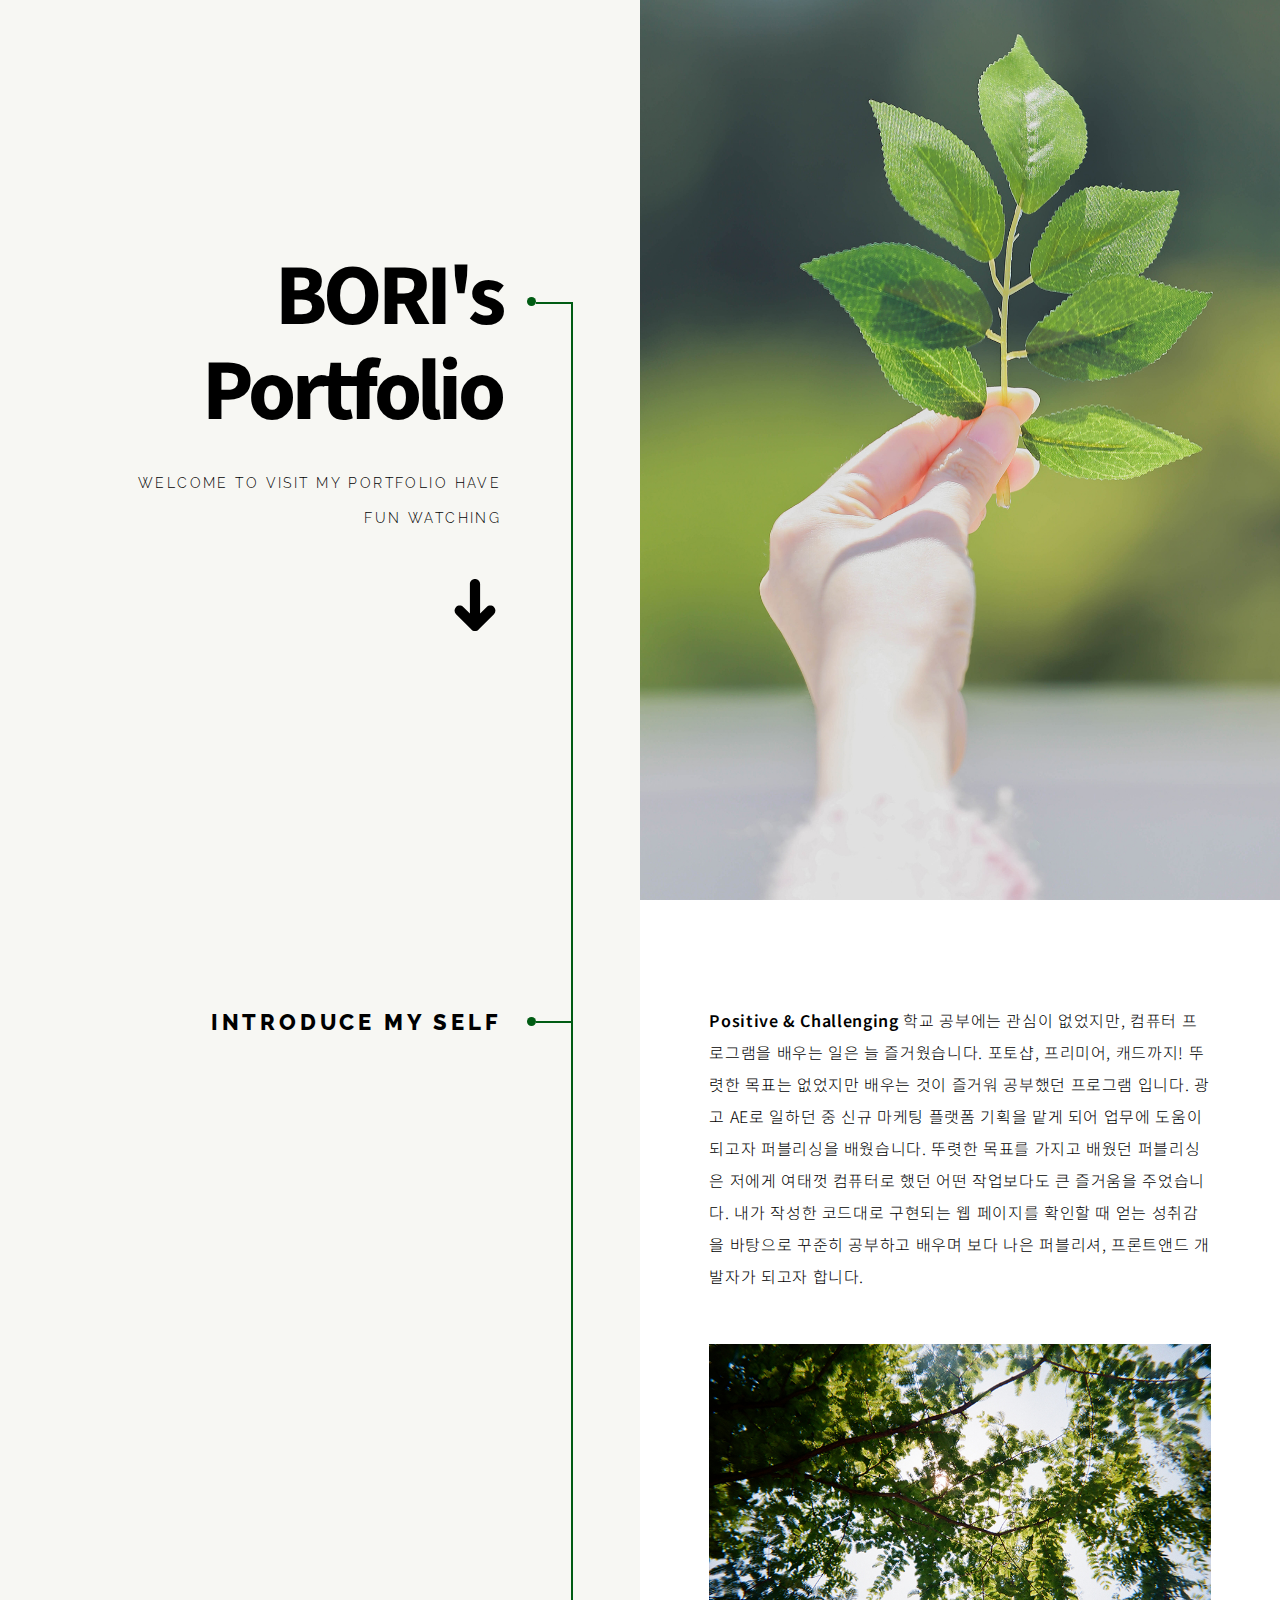
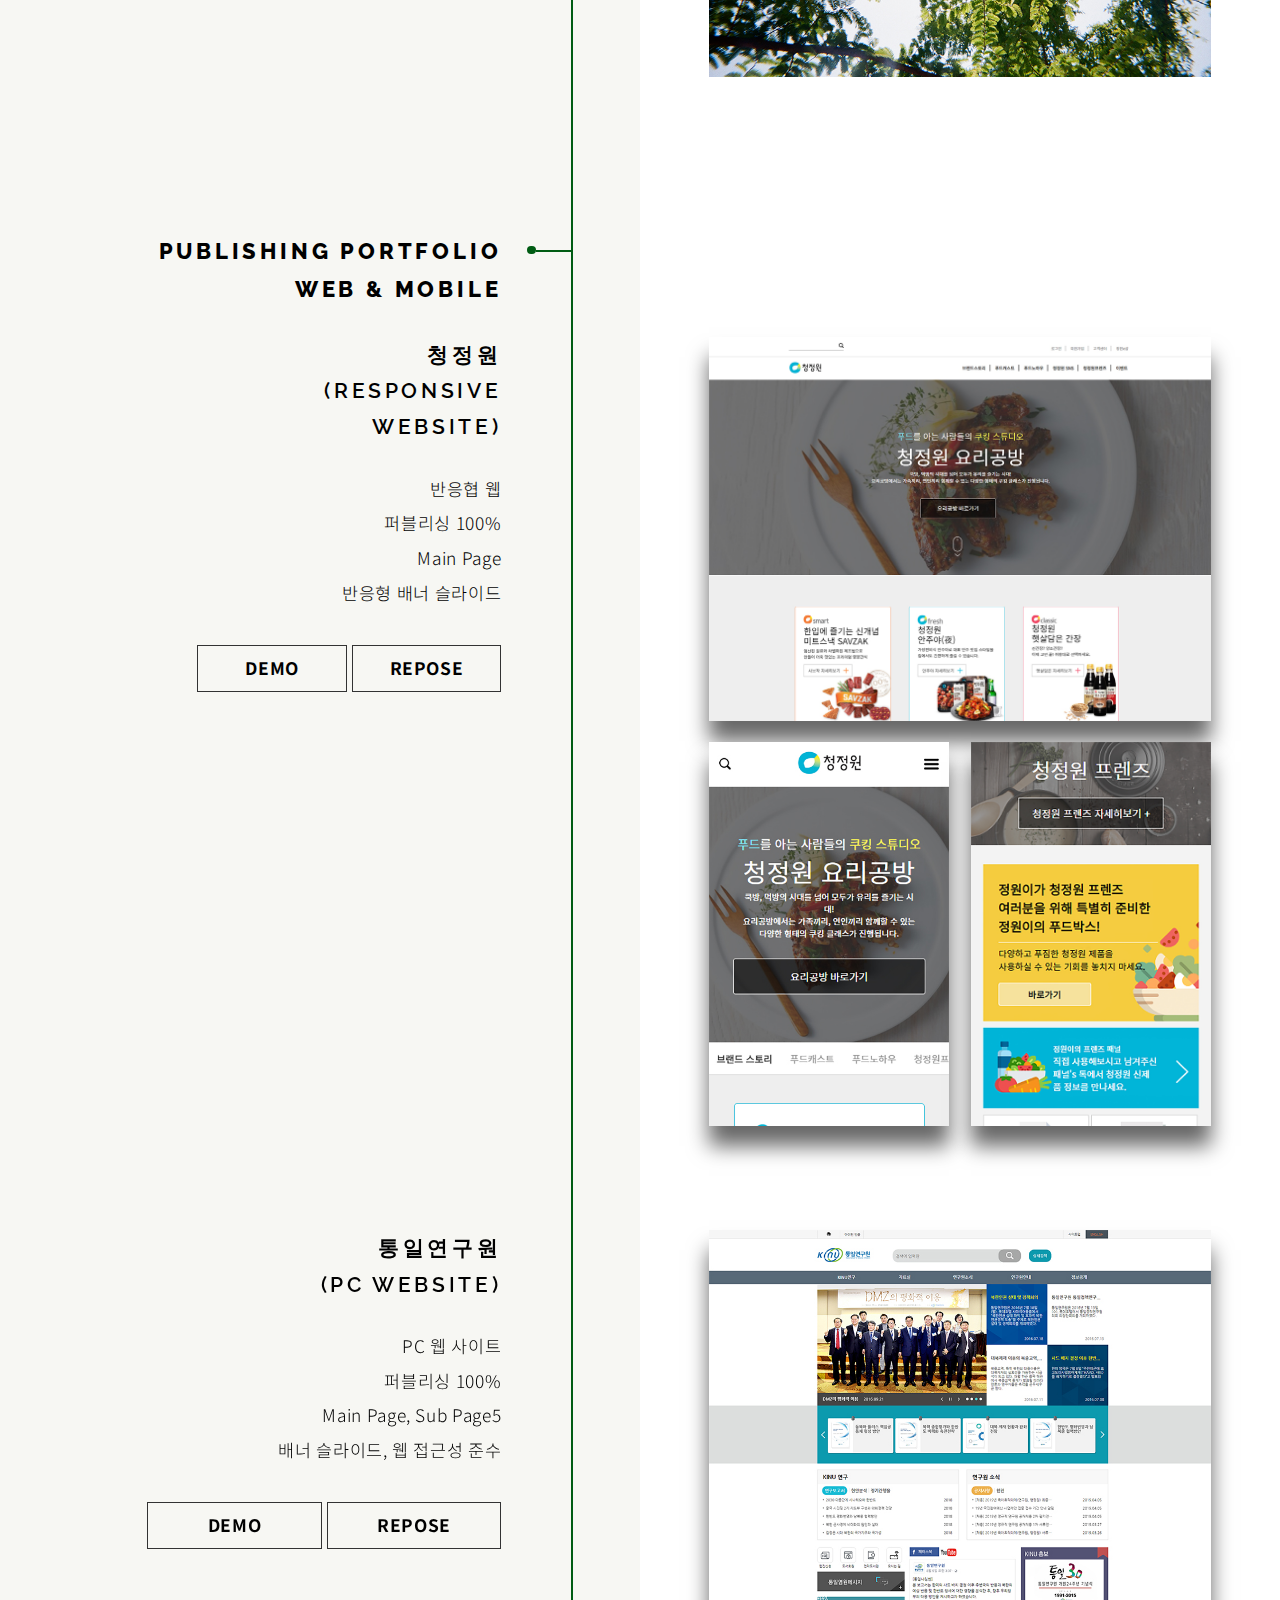
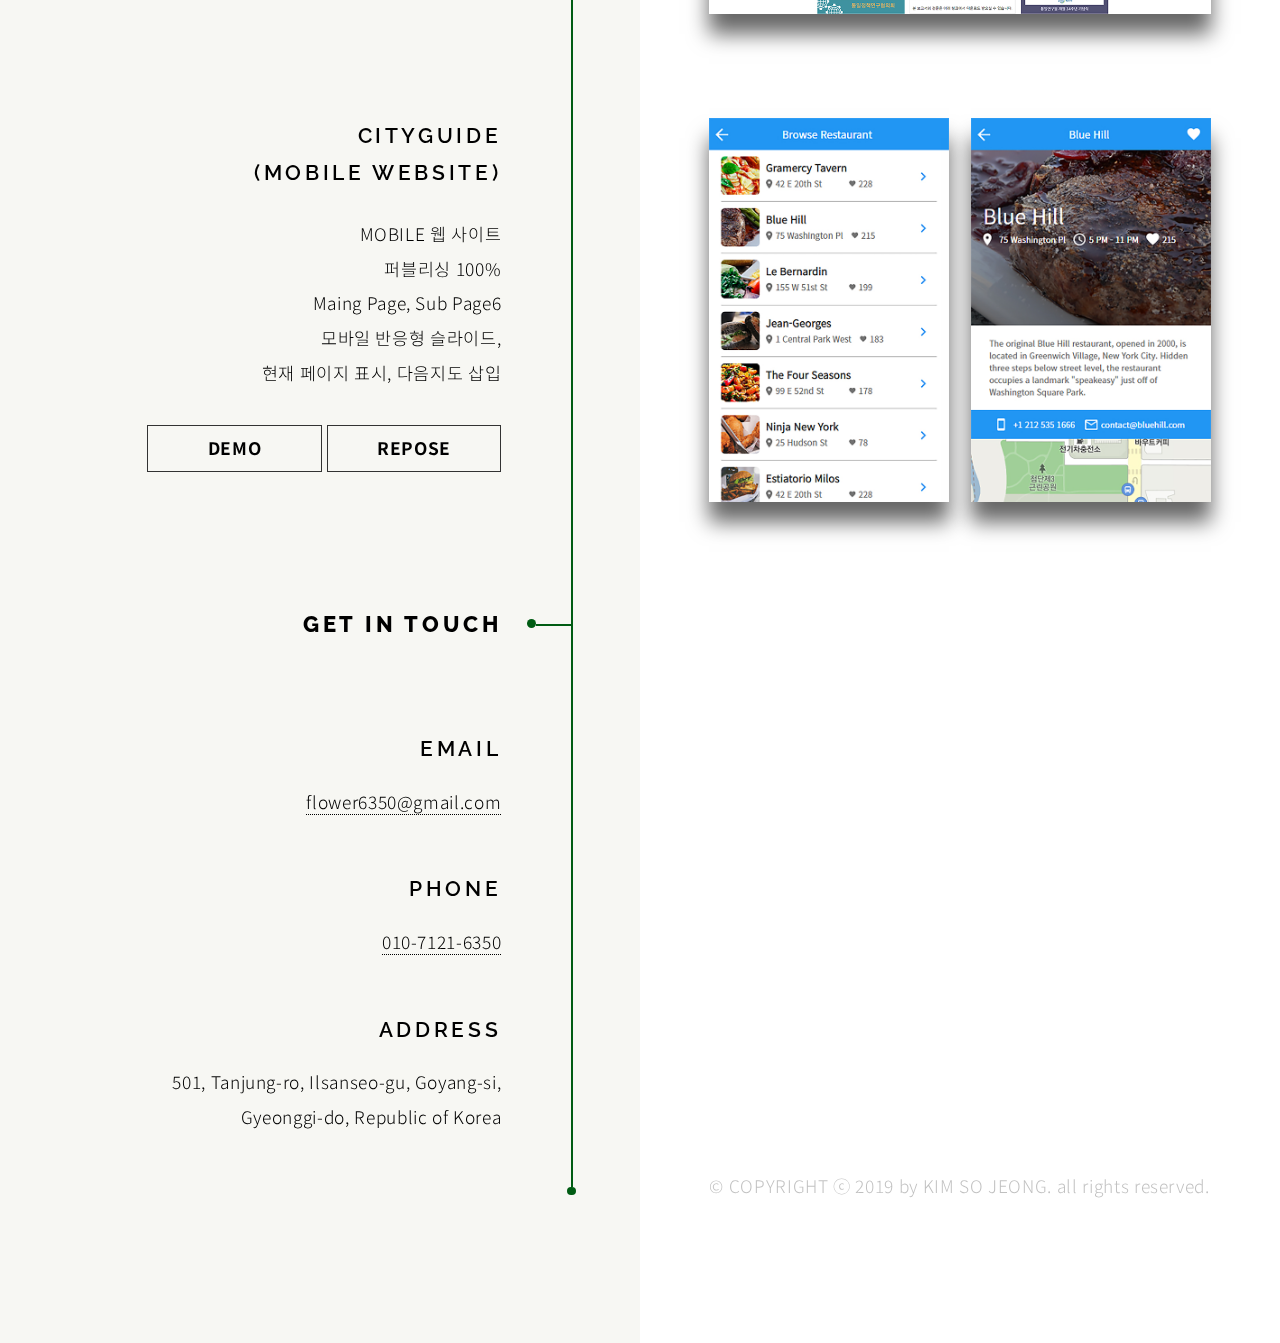
==== index.html @ e4e63c00 "Add files via upload" ====
<!DOCTYPE HTML>
<!--
	Paradigm Shift by HTML5 UP
	html5up.net | @ajlkn
	Free for personal and commercial use under the CCA 3.0 license (html5up.net/license)
-->
<html>
	<head>
		<title>퍼블리셔 김소정｜포트폴리오</title>
		<meta charset="utf-8" />
		<meta name="viewport" content="width=device-width, initial-scale=1, user-scalable=no" />
		<meta name="description" content="" />
		<meta name="keywords" content="" />
		<link href="https://fonts.googleapis.com/css?family=Noto+Sans+KR&display=swap" rel="stylesheet">
		<link rel="stylesheet" href="assets/css/main.css" />
	</head>
	<body class="is-preload">

		<!-- Wrapper -->
			<div id="wrapper">

				<!-- Intro -->
					<section class="intro">
						<header>
							<h1>BORI's Portfolio</h1>
							<p>Welcome to visit my portfolio Have fun watching</p>
							<ul class="actions">
								<li><a href="#first" class="arrow scrolly"><span class="label">Next</span></a></li>
							</ul>
						</header>
						<div class="content">
							<span class="image fill" data-position="center"><img src="images/pic01.jpg" alt="" /></span>
						</div>
					</section>

				<!-- Section -->
					<section id="first">
						<header>
							<h2>introduce my self</h2>
						</header>
						<div class="content">
							<p><strong>Positive & Challenging</strong> 학교 공부에는 관심이 없었지만, 컴퓨터 프로그램을 배우는 일은 늘 즐거웠습니다. 포토샵, 프리미어, 캐드까지! 뚜렷한 목표는 없었지만 배우는 것이 즐거워 공부했던 프로그램 입니다. 광고 AE로 일하던 중 신규 마케팅 플랫폼 기획을 맡게 되어 업무에 도움이 되고자 퍼블리싱을 배웠습니다. 뚜렷한 목표를 가지고 배웠던 퍼블리싱은 저에게 여태껏 컴퓨터로 했던 어떤 작업보다도 큰 즐거움을 주었습니다. 내가 작성한 코드대로 구현되는 웹 페이지를 확인할 때 얻는 성취감을 바탕으로 꾸준히 공부하고 배우며 보다 나은 퍼블리셔, 프론트앤드 개발자가 되고자 합니다.</p>
							<span class="image main"><img src="images/pic02.jpg" alt="" /></span>
						</div>
					</section>

				<!-- Section -->
					<section>
						<header>
							<h2>publishing portfolio<br>web & mobile</h2>
						</header>
						<div class="content">

							<!-- Section -->
								<section>
									<header>
										<h3>청정원<br>(RESPONSIVE WEBSITE)</h3>
										<p>반응협 웹<br>퍼블리싱 100%<br>Main Page<br>반응형 배너 슬라이드<br></p>
										<div class="button_box">
										    <a href="">DEMO</a>
										    <a href="">REPOSE</a>
										</div>
									</header>
									<div class="content">
										<div class="gallery">
										    <a href="images/gallery/fulls/01.jpg" class="landscape"><img src="images/gallery/thumbs/01.jpg" alt="" /></a>
											<a href="images/gallery/fulls/02.jpg"><img src="images/gallery/thumbs/02.jpg" alt="" /></a>
											<a href="images/gallery/fulls/03.jpg"><img src="images/gallery/thumbs/03.jpg" alt="" /></a>
										</div>
									</div>
								</section>

						</div>
					</section>
							<!-- Section -->
								<section>
									<header>
										<h3>통일연구원<br>(PC WEBSITE)</h3>
										<p>PC 웹 사이트<br>퍼블리싱 100%<br>Main Page, Sub Page5<br>배너 슬라이드, 웹 접근성 준수</p>
										<div class="button_box">
										    <a href="">DEMO</a>
										    <a href="">REPOSE</a>
										    
										</div>
									</header>
									<div class="content">
										<div class="gallery">
											
											<a href="images/gallery/fulls/04.jpg" class="landscape"><img src="images/gallery/thumbs/04.jpg" alt="" /></a>
										</div>
									</div>
								</section>

							<!-- Section -->
								<section>
									<header>
										<h3>Cityguide<br>(MOBILE WEBSITE)</h3>
										<p>MOBILE 웹 사이트<br>퍼블리싱 100%<br>Maing Page, Sub Page6<br>모바일 반응형 슬라이드,<br>현재 페이지 표시, 다음지도 삽입</p>
										<div class="button_box">
										    <a href="">DEMO</a>
										    <a href="">REPOSE</a>
										</div>
									</header>
									<div class="content">
										<div class="gallery">
											<a href="images/gallery/fulls/06.jpg"><img src="images/gallery/thumbs/06.jpg" alt="" /></a>
											<a href="images/gallery/fulls/07.jpg"><img src="images/gallery/thumbs/07.jpg" alt="" /></a>
										</div>
									</div>
								</section>

                <!-- Section -->
					<section>
						<header>
							<h2>Get in touch</h2>
						</header>
						<footer>
							<ul class="items">
								<li>
									<h3>Email</h3>
									<a href="#">flower6350@gmail.com</a>
								</li>
								<li>
									<h3>Phone</h3>
									<a href="#">010-7121-6350</a>
								</li>
								<li>
									<h3>Address</h3>
									<span>501, Tanjung-ro, Ilsanseo-gu, Goyang-si, Gyeonggi-do, Republic of Korea</span>
								</li>
							</ul>
						</footer>
					</section>

				<!-- Copyright -->
					<div class="copyright">&copy; COPYRIGHT ⓒ 2019 by KIM SO JEONG. all rights reserved.</div>

			</div>

		<!-- Scripts -->
			<script src="assets/js/jquery.min.js"></script>
			<script src="assets/js/jquery.scrolly.min.js"></script>
			<script src="assets/js/browser.min.js"></script>
			<script src="assets/js/breakpoints.min.js"></script>
			<script src="assets/js/util.js"></script>
			<script src="assets/js/main.js"></script>

	</body>
</html>
---- assets/css/main.css ----
@import url(fontawesome-all.min.css);
@import url("https://fonts.googleapis.com/css?family=Source+Sans+Pro:300,600,700,300i,600i,700i|Raleway:600,800");

/*
	Paradigm Shift by HTML5 UP
	html5up.net | @ajlkn
	Free for personal and commercial use under the CCA 3.0 license (html5up.net/license)
*/

html, body, div, span, applet, object,
iframe, h1, h2, h3, h4, h5, h6, p, blockquote,
pre, a, abbr, acronym, address, big, cite,
code, del, dfn, em, img, ins, kbd, q, s, samp,
small, strike, strong, sub, sup, tt, var, b,
u, i, center, dl, dt, dd, ol, ul, li, fieldset,
form, label, legend, table, caption, tbody,
tfoot, thead, tr, th, td, article, aside,
canvas, details, embed, figure, figcaption,
footer, header, hgroup, menu, nav, output, ruby,
section, summary, time, mark, audio, video {
	margin: 0;
	padding: 0;
	border: 0;
	font-size: 100%;
	font: inherit;
	vertical-align: baseline;}

article, aside, details, figcaption, figure,
footer, header, hgroup, menu, nav, section {
	display: block;}

body {
	line-height: 1;
}

ol, ul {
	list-style: none;
}

blockquote, q {
	quotes: none;
}

	blockquote:before, blockquote:after, q:before, q:after {
		content: '';
		content: none;
	}

table {
	border-collapse: collapse;
	border-spacing: 0;
}

body {
	-webkit-text-size-adjust: none;
}

mark {
	background-color: transparent;
	color: inherit;
}

input::-moz-focus-inner {
	border: 0;
	padding: 0;
}

input, select, textarea {
	-moz-appearance: none;
	-webkit-appearance: none;
	-ms-appearance: none;
	appearance: none;
}

/* Basic */

	@-ms-viewport {
		width: device-width;
	}

	body {
		-ms-overflow-style: scrollbar;
	}

	@media screen and (max-width: 480px) {

		html, body {
			min-width: 320px;
		}

	}

	html {
		box-sizing: border-box;
	}

	*, *:before, *:after {
		box-sizing: inherit;
	}

	html {
		overflow-x: hidden;
	}

	body {
		background: #ffffff;
		overflow-x: hidden;
	}

		body.is-preload *, body.is-preload *:before, body.is-preload *:after {
			-moz-animation: none !important;
			-webkit-animation: none !important;
			-ms-animation: none !important;
			animation: none !important;
			-moz-transition: none !important;
			-webkit-transition: none !important;
			-ms-transition: none !important;
			transition: none !important;
		}

/* Typography */

	html {
		font-size: 18pt;
	}

		@media screen and (max-width: 1920px) {

			html {
				font-size: 13pt;
			}

		}

		@media screen and (max-width: 1152px) {

			html {
				font-size: 14pt;
			}

		}

		@media screen and (max-width: 736px) {

			html {
				font-size: 12pt;
			}

		}

		@media screen and (max-width: 480px) {

			html {
				font-size: 11pt;
			}

		}

	body {
		background-color: #ffffff;
		color: #000000;
	}

	body, input, select, textarea {
		color: #000000;
		font-family: 'Noto Sans KR', Helvetica, sans-serif;
		font-size: 1rem;
		font-weight: 300;
		letter-spacing: 0.0375em;
		line-height: 2;
	}

	a {
		-moz-transition: border-bottom-color 0.25s ease-in-out;
		-webkit-transition: border-bottom-color 0.25s ease-in-out;
		-ms-transition: border-bottom-color 0.25s ease-in-out;
		transition: border-bottom-color 0.25s ease-in-out;
		text-decoration: none;
		color: #000000;
		border-bottom: dotted 1px;
	}

		a:hover {
			text-decoration: none;
			border-bottom-color: transparent;
		}

	strong, b {
		font-weight: 600;
		color: #000000;
	}

	em, i {
		font-style: italic;
	}

	p {
		margin: 0 0 2rem 0;
	}

	h1, h2, h3, h4, h5, h6 {
		color: #000000;
		font-family: "Raleway", Helvetica, sans-serif;
		font-weight: 600;
		letter-spacing: 0.175em;
		line-height: 1.75;
		margin: 0 0 1.5rem 0;
		text-transform: uppercase;
	}

		h1 a, h2 a, h3 a, h4 a, h5 a, h6 a {
			color: inherit;
			text-decoration: none;
		}

	h1 {
		font-family: "Source Sans Pro", Helvetica, sans-serif;
		font-size: 5rem;
		font-weight: 700;
		letter-spacing: -0.05em;
		line-height: 1.1;
		margin: 0 0 1.5rem 0;
		text-transform: none;
	}

	h2 {
		font-size: 1.25rem;
		font-weight: 800;
		margin: 0 0 2rem 0;
	}

	h3 {
		font-size: 1.2rem;
	}

	h4 {
		font-size: 0.875rem;
	}

	h5 {
		font-size: 0.75rem;
	}

	h6 {
		font-size: 0.625rem;
	}

	@media screen and (max-width: 736px) {

		h1 {
			font-size: 4.5rem;
			line-height: 1.1;
		}

		h2 {
			font-size: 1.25rem;
			line-height: 1.7;
		}

		h3 {
			font-size: 1.2rem;
		}

		h4 {
			font-size: 0.75rem;
		}

		h5 {
			font-size: 0.675rem;
		}

	}

	@media screen and (max-width: 360px) {

		h1 {
			font-size: 3.75rem;
		}

		h2 {
			font-size: 1.125rem;
		}

		h3 {
			font-size: 1.2rem;
		}

		h4 {
			font-size: 0.675rem;
		}

		h5 {
			font-size: 0.675rem;
		}

	}

	sub {
		font-size: 0.8rem;
		position: relative;
		top: 0.5rem;
	}

	sup {
		font-size: 0.8rem;
		position: relative;
		top: -0.5rem;
	}

	blockquote {
		border-left: solid 0.5rem rgba(144, 144, 144, 0.25);
		font-style: italic;
		margin: 0 0 2rem 0;
		padding: 1rem 0 1rem 2rem;
	}

	code {
		background: rgba(144, 144, 144, 0.1);
		border-radius: 0.325rem;
		font-family: "Courier New", monospace;
		font-size: 0.9rem;
		margin: 0 0.25rem;
		padding: 0.25rem 0.65rem;
	}

	pre {
		-webkit-overflow-scrolling: touch;
		font-family: "Courier New", monospace;
		font-size: 0.9rem;
		margin: 0 0 2rem 0;
		width: 100%;
	}

		pre code {
			display: block;
			line-height: 1.75;
			padding: 1rem 1.5rem;
			overflow-x: auto;
		}

	hr {
		border: 0;
		border-bottom: solid 2px rgba(144, 144, 144, 0.25);
		margin: 3rem 0;
	}

		hr.major {
			margin: 5rem 0;
		}

		@media screen and (max-width: 736px) {

			hr.major {
				margin: 3rem 0;
			}

		}

/* Row */

	.row {
		display: flex;
		flex-wrap: wrap;
		box-sizing: border-box;
		align-items: stretch;
	}

		.row > * {
			box-sizing: border-box;
		}

		.row.gtr-uniform > * > :last-child {
			margin-bottom: 0;
		}

		.row.aln-left {
			justify-content: flex-start;
		}

		.row.aln-center {
			justify-content: center;
		}

		.row.aln-right {
			justify-content: flex-end;
		}

		.row.aln-top {
			align-items: flex-start;
		}

		.row.aln-middle {
			align-items: center;
		}

		.row.aln-bottom {
			align-items: flex-end;
		}

		.row > .imp {
			order: -1;
		}

		.row > .col-1 {
			width: 8.33333%;
		}

		.row > .off-1 {
			margin-left: 8.33333%;
		}

		.row > .col-2 {
			width: 16.66667%;
		}

		.row > .off-2 {
			margin-left: 16.66667%;
		}

		.row > .col-3 {
			width: 25%;
		}

		.row > .off-3 {
			margin-left: 25%;
		}

		.row > .col-4 {
			width: 33.33333%;
		}

		.row > .off-4 {
			margin-left: 33.33333%;
		}

		.row > .col-5 {
			width: 41.66667%;
		}

		.row > .off-5 {
			margin-left: 41.66667%;
		}

		.row > .col-6 {
			width: 50%;
		}

		.row > .off-6 {
			margin-left: 50%;
		}

		.row > .col-7 {
			width: 58.33333%;
		}

		.row > .off-7 {
			margin-left: 58.33333%;
		}

		.row > .col-8 {
			width: 66.66667%;
		}

		.row > .off-8 {
			margin-left: 66.66667%;
		}

		.row > .col-9 {
			width: 75%;
		}

		.row > .off-9 {
			margin-left: 75%;
		}

		.row > .col-10 {
			width: 83.33333%;
		}

		.row > .off-10 {
			margin-left: 83.33333%;
		}

		.row > .col-11 {
			width: 91.66667%;
		}

		.row > .off-11 {
			margin-left: 91.66667%;
		}

		.row > .col-12 {
			width: 100%;
		}

		.row > .off-12 {
			margin-left: 100%;
		}

		.row.gtr-0 {
			margin-top: 0;
			margin-left: 0rem;
		}

			.row.gtr-0 > * {
				padding: 0 0 0 0rem;
			}

			.row.gtr-0.gtr-uniform {
				margin-top: 0rem;
			}

				.row.gtr-0.gtr-uniform > * {
					padding-top: 0rem;
				}

		.row.gtr-25 {
			margin-top: 0;
			margin-left: -0.5rem;
		}

			.row.gtr-25 > * {
				padding: 0 0 0 0.5rem;
			}

			.row.gtr-25.gtr-uniform {
				margin-top: -0.5rem;
			}

				.row.gtr-25.gtr-uniform > * {
					padding-top: 0.5rem;
				}

		.row.gtr-50 {
			margin-top: 0;
			margin-left: -1rem;
		}

			.row.gtr-50 > * {
				padding: 0 0 0 1rem;
			}

			.row.gtr-50.gtr-uniform {
				margin-top: -1rem;
			}

				.row.gtr-50.gtr-uniform > * {
					padding-top: 1rem;
				}

		.row {
			margin-top: 0;
			margin-left: -2rem;
		}

			.row > * {
				padding: 0 0 0 2rem;
			}

			.row.gtr-uniform {
				margin-top: -2rem;
			}

				.row.gtr-uniform > * {
					padding-top: 2rem;
				}

		.row.gtr-150 {
			margin-top: 0;
			margin-left: -3rem;
		}

			.row.gtr-150 > * {
				padding: 0 0 0 3rem;
			}

			.row.gtr-150.gtr-uniform {
				margin-top: -3rem;
			}

				.row.gtr-150.gtr-uniform > * {
					padding-top: 3rem;
				}

		.row.gtr-200 {
			margin-top: 0;
			margin-left: -4rem;
		}

			.row.gtr-200 > * {
				padding: 0 0 0 4rem;
			}

			.row.gtr-200.gtr-uniform {
				margin-top: -4rem;
			}

				.row.gtr-200.gtr-uniform > * {
					padding-top: 4rem;
				}

		@media screen and (max-width: 1920px) {

			.row {
				display: flex;
				flex-wrap: wrap;
				box-sizing: border-box;
				align-items: stretch;
			}

				.row > * {
					box-sizing: border-box;
				}

				.row.gtr-uniform > * > :last-child {
					margin-bottom: 0;
				}

				.row.aln-left {
					justify-content: flex-start;
				}

				.row.aln-center {
					justify-content: center;
				}

				.row.aln-right {
					justify-content: flex-end;
				}

				.row.aln-top {
					align-items: flex-start;
				}

				.row.aln-middle {
					align-items: center;
				}

				.row.aln-bottom {
					align-items: flex-end;
				}

				.row > .imp-xlarge {
					order: -1;
				}

				.row > .col-1-xlarge {
					width: 8.33333%;
				}

				.row > .off-1-xlarge {
					margin-left: 8.33333%;
				}

				.row > .col-2-xlarge {
					width: 16.66667%;
				}

				.row > .off-2-xlarge {
					margin-left: 16.66667%;
				}

				.row > .col-3-xlarge {
					width: 25%;
				}

				.row > .off-3-xlarge {
					margin-left: 25%;
				}

				.row > .col-4-xlarge {
					width: 33.33333%;
				}

				.row > .off-4-xlarge {
					margin-left: 33.33333%;
				}

				.row > .col-5-xlarge {
					width: 41.66667%;
				}

				.row > .off-5-xlarge {
					margin-left: 41.66667%;
				}

				.row > .col-6-xlarge {
					width: 50%;
				}

				.row > .off-6-xlarge {
					margin-left: 50%;
				}

				.row > .col-7-xlarge {
					width: 58.33333%;
				}

				.row > .off-7-xlarge {
					margin-left: 58.33333%;
				}

				.row > .col-8-xlarge {
					width: 66.66667%;
				}

				.row > .off-8-xlarge {
					margin-left: 66.66667%;
				}

				.row > .col-9-xlarge {
					width: 75%;
				}

				.row > .off-9-xlarge {
					margin-left: 75%;
				}

				.row > .col-10-xlarge {
					width: 83.33333%;
				}

				.row > .off-10-xlarge {
					margin-left: 83.33333%;
				}

				.row > .col-11-xlarge {
					width: 91.66667%;
				}

				.row > .off-11-xlarge {
					margin-left: 91.66667%;
				}

				.row > .col-12-xlarge {
					width: 100%;
				}

				.row > .off-12-xlarge {
					margin-left: 100%;
				}

				.row.gtr-0 {
					margin-top: 0;
					margin-left: 0rem;
				}

					.row.gtr-0 > * {
						padding: 0 0 0 0rem;
					}

					.row.gtr-0.gtr-uniform {
						margin-top: 0rem;
					}

						.row.gtr-0.gtr-uniform > * {
							padding-top: 0rem;
						}

				.row.gtr-25 {
					margin-top: 0;
					margin-left: -0.5rem;
				}

					.row.gtr-25 > * {
						padding: 0 0 0 0.5rem;
					}

					.row.gtr-25.gtr-uniform {
						margin-top: -0.5rem;
					}

						.row.gtr-25.gtr-uniform > * {
							padding-top: 0.5rem;
						}

				.row.gtr-50 {
					margin-top: 0;
					margin-left: -1rem;
				}

					.row.gtr-50 > * {
						padding: 0 0 0 1rem;
					}

					.row.gtr-50.gtr-uniform {
						margin-top: -1rem;
					}

						.row.gtr-50.gtr-uniform > * {
							padding-top: 1rem;
						}

				.row {
					margin-top: 0;
					margin-left: -2rem;
				}

					.row > * {
						padding: 0 0 0 2rem;
					}

					.row.gtr-uniform {
						margin-top: -2rem;
					}

						.row.gtr-uniform > * {
							padding-top: 2rem;
						}

				.row.gtr-150 {
					margin-top: 0;
					margin-left: -3rem;
				}

					.row.gtr-150 > * {
						padding: 0 0 0 3rem;
					}

					.row.gtr-150.gtr-uniform {
						margin-top: -3rem;
					}

						.row.gtr-150.gtr-uniform > * {
							padding-top: 3rem;
						}

				.row.gtr-200 {
					margin-top: 0;
					margin-left: -4rem;
				}

					.row.gtr-200 > * {
						padding: 0 0 0 4rem;
					}

					.row.gtr-200.gtr-uniform {
						margin-top: -4rem;
					}

						.row.gtr-200.gtr-uniform > * {
							padding-top: 4rem;
						}

		}

		@media screen and (max-width: 1280px) {

			.row {
				display: flex;
				flex-wrap: wrap;
				box-sizing: border-box;
				align-items: stretch;
			}

				.row > * {
					box-sizing: border-box;
				}

				.row.gtr-uniform > * > :last-child {
					margin-bottom: 0;
				}

				.row.aln-left {
					justify-content: flex-start;
				}

				.row.aln-center {
					justify-content: center;
				}

				.row.aln-right {
					justify-content: flex-end;
				}

				.row.aln-top {
					align-items: flex-start;
				}

				.row.aln-middle {
					align-items: center;
				}

				.row.aln-bottom {
					align-items: flex-end;
				}

				.row > .imp-large {
					order: -1;
				}

				.row > .col-1-large {
					width: 8.33333%;
				}

				.row > .off-1-large {
					margin-left: 8.33333%;
				}

				.row > .col-2-large {
					width: 16.66667%;
				}

				.row > .off-2-large {
					margin-left: 16.66667%;
				}

				.row > .col-3-large {
					width: 25%;
				}

				.row > .off-3-large {
					margin-left: 25%;
				}

				.row > .col-4-large {
					width: 33.33333%;
				}

				.row > .off-4-large {
					margin-left: 33.33333%;
				}

				.row > .col-5-large {
					width: 41.66667%;
				}

				.row > .off-5-large {
					margin-left: 41.66667%;
				}

				.row > .col-6-large {
					width: 50%;
				}

				.row > .off-6-large {
					margin-left: 50%;
				}

				.row > .col-7-large {
					width: 58.33333%;
				}

				.row > .off-7-large {
					margin-left: 58.33333%;
				}

				.row > .col-8-large {
					width: 66.66667%;
				}

				.row > .off-8-large {
					margin-left: 66.66667%;
				}

				.row > .col-9-large {
					width: 75%;
				}

				.row > .off-9-large {
					margin-left: 75%;
				}

				.row > .col-10-large {
					width: 83.33333%;
				}

				.row > .off-10-large {
					margin-left: 83.33333%;
				}

				.row > .col-11-large {
					width: 91.66667%;
				}

				.row > .off-11-large {
					margin-left: 91.66667%;
				}

				.row > .col-12-large {
					width: 100%;
				}

				.row > .off-12-large {
					margin-left: 100%;
				}

				.row.gtr-0 {
					margin-top: 0;
					margin-left: 0rem;
				}

					.row.gtr-0 > * {
						padding: 0 0 0 0rem;
					}

					.row.gtr-0.gtr-uniform {
						margin-top: 0rem;
					}

						.row.gtr-0.gtr-uniform > * {
							padding-top: 0rem;
						}

				.row.gtr-25 {
					margin-top: 0;
					margin-left: -0.375rem;
				}

					.row.gtr-25 > * {
						padding: 0 0 0 0.375rem;
					}

					.row.gtr-25.gtr-uniform {
						margin-top: -0.375rem;
					}

						.row.gtr-25.gtr-uniform > * {
							padding-top: 0.375rem;
						}

				.row.gtr-50 {
					margin-top: 0;
					margin-left: -0.75rem;
				}

					.row.gtr-50 > * {
						padding: 0 0 0 0.75rem;
					}

					.row.gtr-50.gtr-uniform {
						margin-top: -0.75rem;
					}

						.row.gtr-50.gtr-uniform > * {
							padding-top: 0.75rem;
						}

				.row {
					margin-top: 0;
					margin-left: -1.5rem;
				}

					.row > * {
						padding: 0 0 0 1.5rem;
					}

					.row.gtr-uniform {
						margin-top: -1.5rem;
					}

						.row.gtr-uniform > * {
							padding-top: 1.5rem;
						}

				.row.gtr-150 {
					margin-top: 0;
					margin-left: -2.25rem;
				}

					.row.gtr-150 > * {
						padding: 0 0 0 2.25rem;
					}

					.row.gtr-150.gtr-uniform {
						margin-top: -2.25rem;
					}

						.row.gtr-150.gtr-uniform > * {
							padding-top: 2.25rem;
						}

				.row.gtr-200 {
					margin-top: 0;
					margin-left: -3rem;
				}

					.row.gtr-200 > * {
						padding: 0 0 0 3rem;
					}

					.row.gtr-200.gtr-uniform {
						margin-top: -3rem;
					}

						.row.gtr-200.gtr-uniform > * {
							padding-top: 3rem;
						}

		}

		@media screen and (max-width: 1152px) {

			.row {
				display: flex;
				flex-wrap: wrap;
				box-sizing: border-box;
				align-items: stretch;
			}

				.row > * {
					box-sizing: border-box;
				}

				.row.gtr-uniform > * > :last-child {
					margin-bottom: 0;
				}

				.row.aln-left {
					justify-content: flex-start;
				}

				.row.aln-center {
					justify-content: center;
				}

				.row.aln-right {
					justify-content: flex-end;
				}

				.row.aln-top {
					align-items: flex-start;
				}

				.row.aln-middle {
					align-items: center;
				}

				.row.aln-bottom {
					align-items: flex-end;
				}

				.row > .imp-medium {
					order: -1;
				}

				.row > .col-1-medium {
					width: 8.33333%;
				}

				.row > .off-1-medium {
					margin-left: 8.33333%;
				}

				.row > .col-2-medium {
					width: 16.66667%;
				}

				.row > .off-2-medium {
					margin-left: 16.66667%;
				}

				.row > .col-3-medium {
					width: 25%;
				}

				.row > .off-3-medium {
					margin-left: 25%;
				}

				.row > .col-4-medium {
					width: 33.33333%;
				}

				.row > .off-4-medium {
					margin-left: 33.33333%;
				}

				.row > .col-5-medium {
					width: 41.66667%;
				}

				.row > .off-5-medium {
					margin-left: 41.66667%;
				}

				.row > .col-6-medium {
					width: 50%;
				}

				.row > .off-6-medium {
					margin-left: 50%;
				}

				.row > .col-7-medium {
					width: 58.33333%;
				}

				.row > .off-7-medium {
					margin-left: 58.33333%;
				}

				.row > .col-8-medium {
					width: 66.66667%;
				}

				.row > .off-8-medium {
					margin-left: 66.66667%;
				}

				.row > .col-9-medium {
					width: 75%;
				}

				.row > .off-9-medium {
					margin-left: 75%;
				}

				.row > .col-10-medium {
					width: 83.33333%;
				}

				.row > .off-10-medium {
					margin-left: 83.33333%;
				}

				.row > .col-11-medium {
					width: 91.66667%;
				}

				.row > .off-11-medium {
					margin-left: 91.66667%;
				}

				.row > .col-12-medium {
					width: 100%;
				}

				.row > .off-12-medium {
					margin-left: 100%;
				}

				.row.gtr-0 {
					margin-top: 0;
					margin-left: 0rem;
				}

					.row.gtr-0 > * {
						padding: 0 0 0 0rem;
					}

					.row.gtr-0.gtr-uniform {
						margin-top: 0rem;
					}

						.row.gtr-0.gtr-uniform > * {
							padding-top: 0rem;
						}

				.row.gtr-25 {
					margin-top: 0;
					margin-left: -0.375rem;
				}

					.row.gtr-25 > * {
						padding: 0 0 0 0.375rem;
					}

					.row.gtr-25.gtr-uniform {
						margin-top: -0.375rem;
					}

						.row.gtr-25.gtr-uniform > * {
							padding-top: 0.375rem;
						}

				.row.gtr-50 {
					margin-top: 0;
					margin-left: -0.75rem;
				}

					.row.gtr-50 > * {
						padding: 0 0 0 0.75rem;
					}

					.row.gtr-50.gtr-uniform {
						margin-top: -0.75rem;
					}

						.row.gtr-50.gtr-uniform > * {
							padding-top: 0.75rem;
						}

				.row {
					margin-top: 0;
					margin-left: -1.5rem;
				}

					.row > * {
						padding: 0 0 0 1.5rem;
					}

					.row.gtr-uniform {
						margin-top: -1.5rem;
					}

						.row.gtr-uniform > * {
							padding-top: 1.5rem;
						}

				.row.gtr-150 {
					margin-top: 0;
					margin-left: -2.25rem;
				}

					.row.gtr-150 > * {
						padding: 0 0 0 2.25rem;
					}

					.row.gtr-150.gtr-uniform {
						margin-top: -2.25rem;
					}

						.row.gtr-150.gtr-uniform > * {
							padding-top: 2.25rem;
						}

				.row.gtr-200 {
					margin-top: 0;
					margin-left: -3rem;
				}

					.row.gtr-200 > * {
						padding: 0 0 0 3rem;
					}

					.row.gtr-200.gtr-uniform {
						margin-top: -3rem;
					}

						.row.gtr-200.gtr-uniform > * {
							padding-top: 3rem;
						}

		}

		@media screen and (max-width: 736px) {

			.row {
				display: flex;
				flex-wrap: wrap;
				box-sizing: border-box;
				align-items: stretch;
			}

				.row > * {
					box-sizing: border-box;
				}

				.row.gtr-uniform > * > :last-child {
					margin-bottom: 0;
				}

				.row.aln-left {
					justify-content: flex-start;
				}

				.row.aln-center {
					justify-content: center;
				}

				.row.aln-right {
					justify-content: flex-end;
				}

				.row.aln-top {
					align-items: flex-start;
				}

				.row.aln-middle {
					align-items: center;
				}

				.row.aln-bottom {
					align-items: flex-end;
				}

				.row > .imp-small {
					order: -1;
				}

				.row > .col-1-small {
					width: 8.33333%;
				}

				.row > .off-1-small {
					margin-left: 8.33333%;
				}

				.row > .col-2-small {
					width: 16.66667%;
				}

				.row > .off-2-small {
					margin-left: 16.66667%;
				}

				.row > .col-3-small {
					width: 25%;
				}

				.row > .off-3-small {
					margin-left: 25%;
				}

				.row > .col-4-small {
					width: 33.33333%;
				}

				.row > .off-4-small {
					margin-left: 33.33333%;
				}

				.row > .col-5-small {
					width: 41.66667%;
				}

				.row > .off-5-small {
					margin-left: 41.66667%;
				}

				.row > .col-6-small {
					width: 50%;
				}

				.row > .off-6-small {
					margin-left: 50%;
				}

				.row > .col-7-small {
					width: 58.33333%;
				}

				.row > .off-7-small {
					margin-left: 58.33333%;
				}

				.row > .col-8-small {
					width: 66.66667%;
				}

				.row > .off-8-small {
					margin-left: 66.66667%;
				}

				.row > .col-9-small {
					width: 75%;
				}

				.row > .off-9-small {
					margin-left: 75%;
				}

				.row > .col-10-small {
					width: 83.33333%;
				}

				.row > .off-10-small {
					margin-left: 83.33333%;
				}

				.row > .col-11-small {
					width: 91.66667%;
				}

				.row > .off-11-small {
					margin-left: 91.66667%;
				}

				.row > .col-12-small {
					width: 100%;
				}

				.row > .off-12-small {
					margin-left: 100%;
				}

				.row.gtr-0 {
					margin-top: 0;
					margin-left: 0rem;
				}

					.row.gtr-0 > * {
						padding: 0 0 0 0rem;
					}

					.row.gtr-0.gtr-uniform {
						margin-top: 0rem;
					}

						.row.gtr-0.gtr-uniform > * {
							padding-top: 0rem;
						}

				.row.gtr-25 {
					margin-top: 0;
					margin-left: -0.3125rem;
				}

					.row.gtr-25 > * {
						padding: 0 0 0 0.3125rem;
					}

					.row.gtr-25.gtr-uniform {
						margin-top: -0.3125rem;
					}

						.row.gtr-25.gtr-uniform > * {
							padding-top: 0.3125rem;
						}

				.row.gtr-50 {
					margin-top: 0;
					margin-left: -0.625rem;
				}

					.row.gtr-50 > * {
						padding: 0 0 0 0.625rem;
					}

					.row.gtr-50.gtr-uniform {
						margin-top: -0.625rem;
					}

						.row.gtr-50.gtr-uniform > * {
							padding-top: 0.625rem;
						}

				.row {
					margin-top: 0;
					margin-left: -1.25rem;
				}

					.row > * {
						padding: 0 0 0 1.25rem;
					}

					.row.gtr-uniform {
						margin-top: -1.25rem;
					}

						.row.gtr-uniform > * {
							padding-top: 1.25rem;
						}

				.row.gtr-150 {
					margin-top: 0;
					margin-left: -1.875rem;
				}

					.row.gtr-150 > * {
						padding: 0 0 0 1.875rem;
					}

					.row.gtr-150.gtr-uniform {
						margin-top: -1.875rem;
					}

						.row.gtr-150.gtr-uniform > * {
							padding-top: 1.875rem;
						}

				.row.gtr-200 {
					margin-top: 0;
					margin-left: -2.5rem;
				}

					.row.gtr-200 > * {
						padding: 0 0 0 2.5rem;
					}

					.row.gtr-200.gtr-uniform {
						margin-top: -2.5rem;
					}

						.row.gtr-200.gtr-uniform > * {
							padding-top: 2.5rem;
						}

		}

		@media screen and (max-width: 480px) {

			.row {
				display: flex;
				flex-wrap: wrap;
				box-sizing: border-box;
				align-items: stretch;
			}

				.row > * {
					box-sizing: border-box;
				}

				.row.gtr-uniform > * > :last-child {
					margin-bottom: 0;
				}

				.row.aln-left {
					justify-content: flex-start;
				}

				.row.aln-center {
					justify-content: center;
				}

				.row.aln-right {
					justify-content: flex-end;
				}

				.row.aln-top {
					align-items: flex-start;
				}

				.row.aln-middle {
					align-items: center;
				}

				.row.aln-bottom {
					align-items: flex-end;
				}

				.row > .imp-xsmall {
					order: -1;
				}

				.row > .col-1-xsmall {
					width: 8.33333%;
				}

				.row > .off-1-xsmall {
					margin-left: 8.33333%;
				}

				.row > .col-2-xsmall {
					width: 16.66667%;
				}

				.row > .off-2-xsmall {
					margin-left: 16.66667%;
				}

				.row > .col-3-xsmall {
					width: 25%;
				}

				.row > .off-3-xsmall {
					margin-left: 25%;
				}

				.row > .col-4-xsmall {
					width: 33.33333%;
				}

				.row > .off-4-xsmall {
					margin-left: 33.33333%;
				}

				.row > .col-5-xsmall {
					width: 41.66667%;
				}

				.row > .off-5-xsmall {
					margin-left: 41.66667%;
				}

				.row > .col-6-xsmall {
					width: 50%;
				}

				.row > .off-6-xsmall {
					margin-left: 50%;
				}

				.row > .col-7-xsmall {
					width: 58.33333%;
				}

				.row > .off-7-xsmall {
					margin-left: 58.33333%;
				}

				.row > .col-8-xsmall {
					width: 66.66667%;
				}

				.row > .off-8-xsmall {
					margin-left: 66.66667%;
				}

				.row > .col-9-xsmall {
					width: 75%;
				}

				.row > .off-9-xsmall {
					margin-left: 75%;
				}

				.row > .col-10-xsmall {
					width: 83.33333%;
				}

				.row > .off-10-xsmall {
					margin-left: 83.33333%;
				}

				.row > .col-11-xsmall {
					width: 91.66667%;
				}

				.row > .off-11-xsmall {
					margin-left: 91.66667%;
				}

				.row > .col-12-xsmall {
					width: 100%;
				}

				.row > .off-12-xsmall {
					margin-left: 100%;
				}

				.row.gtr-0 {
					margin-top: 0;
					margin-left: 0rem;
				}

					.row.gtr-0 > * {
						padding: 0 0 0 0rem;
					}

					.row.gtr-0.gtr-uniform {
						margin-top: 0rem;
					}

						.row.gtr-0.gtr-uniform > * {
							padding-top: 0rem;
						}

				.row.gtr-25 {
					margin-top: 0;
					margin-left: -0.3125rem;
				}

					.row.gtr-25 > * {
						padding: 0 0 0 0.3125rem;
					}

					.row.gtr-25.gtr-uniform {
						margin-top: -0.3125rem;
					}

						.row.gtr-25.gtr-uniform > * {
							padding-top: 0.3125rem;
						}

				.row.gtr-50 {
					margin-top: 0;
					margin-left: -0.625rem;
				}

					.row.gtr-50 > * {
						padding: 0 0 0 0.625rem;
					}

					.row.gtr-50.gtr-uniform {
						margin-top: -0.625rem;
					}

						.row.gtr-50.gtr-uniform > * {
							padding-top: 0.625rem;
						}

				.row {
					margin-top: 0;
					margin-left: -1.25rem;
				}

					.row > * {
						padding: 0 0 0 1.25rem;
					}

					.row.gtr-uniform {
						margin-top: -1.25rem;
					}

						.row.gtr-uniform > * {
							padding-top: 1.25rem;
						}

				.row.gtr-150 {
					margin-top: 0;
					margin-left: -1.875rem;
				}

					.row.gtr-150 > * {
						padding: 0 0 0 1.875rem;
					}

					.row.gtr-150.gtr-uniform {
						margin-top: -1.875rem;
					}

						.row.gtr-150.gtr-uniform > * {
							padding-top: 1.875rem;
						}

				.row.gtr-200 {
					margin-top: 0;
					margin-left: -2.5rem;
				}

					.row.gtr-200 > * {
						padding: 0 0 0 2.5rem;
					}

					.row.gtr-200.gtr-uniform {
						margin-top: -2.5rem;
					}

						.row.gtr-200.gtr-uniform > * {
							padding-top: 2.5rem;
						}

		}

/* Box */

	.box {
		border: solid 2px rgba(144, 144, 144, 0.25);
		border-radius: 0.325rem;
		margin-bottom: 2rem;
		padding: 1.5rem;
	}

		.box > :last-child {
			margin-bottom: 0;
		}

		.box.alt {
			border: 0;
			border-radius: 0;
			padding: 0;
		}

/* Button */

	input[type="submit"],
	input[type="reset"],
	input[type="button"],
	button,
	.button {
		-moz-appearance: none;
		-webkit-appearance: none;
		-ms-appearance: none;
		appearance: none;
		-moz-transition: background-color 0.25s ease-in-out, box-shadow 0.25s ease-in-out, color 0.25s ease-in-out;
		-webkit-transition: background-color 0.25s ease-in-out, box-shadow 0.25s ease-in-out, color 0.25s ease-in-out;
		-ms-transition: background-color 0.25s ease-in-out, box-shadow 0.25s ease-in-out, color 0.25s ease-in-out;
		transition: background-color 0.25s ease-in-out, box-shadow 0.25s ease-in-out, color 0.25s ease-in-out;
		background-color: transparent;
		border-radius: 0.325rem;
		border: 0;
		box-shadow: inset 0 0 0 2px rgba(144, 144, 144, 0.25);
		color: #000000 !important;
		cursor: pointer;
		display: inline-block;
		font-family: "Raleway", Helvetica, sans-serif;
		font-size: 0.6rem;
		font-weight: 600;
		height: 3rem;
		letter-spacing: 0.175em;
		line-height: 3rem;
		padding: 0 2rem;
		text-align: center;
		text-decoration: none;
		text-transform: uppercase;
		white-space: nowrap;
	}

		input[type="submit"]:hover,
		input[type="reset"]:hover,
		input[type="button"]:hover,
		button:hover,
		.button:hover {
			box-shadow: inset 0 0 0 2px #2ee4bb;
			color: #2ee4bb !important;
		}

		input[type="submit"]:active,
		input[type="reset"]:active,
		input[type="button"]:active,
		button:active,
		.button:active {
			background-color: rgba(73, 252, 212, 0.25);
			box-shadow: inset 0 0 0 2px #2ee4bb;
			color: #2ee4bb !important;
		}

		input[type="submit"].small,
		input[type="reset"].small,
		input[type="button"].small,
		button.small,
		.button.small {
			font-size: 0.5rem;
			height: 2.25rem;
			line-height: 2.25rem;
			padding: 0 1.25rem;
		}

		input[type="submit"].large,
		input[type="reset"].large,
		input[type="button"].large,
		button.large,
		.button.large {
			font-size: 0.7rem;
			height: 3.2625rem;
			line-height: 3.2625rem;
			padding: 0 3.25rem;
		}

		input[type="submit"].wide,
		input[type="reset"].wide,
		input[type="button"].wide,
		button.wide,
		.button.wide {
			min-width: 13rem;
		}

		input[type="submit"].icon:before,
		input[type="reset"].icon:before,
		input[type="button"].icon:before,
		button.icon:before,
		.button.icon:before {
			margin-right: 0.5rem;
		}

		input[type="submit"].fit,
		input[type="reset"].fit,
		input[type="button"].fit,
		button.fit,
		.button.fit {
			width: 100%;
		}

		input[type="submit"].disabled, input[type="submit"]:disabled,
		input[type="reset"].disabled,
		input[type="reset"]:disabled,
		input[type="button"].disabled,
		input[type="button"]:disabled,
		button.disabled,
		button:disabled,
		.button.disabled,
		.button:disabled {
			pointer-events: none;
			opacity: 0.25;
		}

		input[type="submit"].primary,
		input[type="reset"].primary,
		input[type="button"].primary,
		button.primary,
		.button.primary {
			background-color: #005c13;
			box-shadow: none;
			color: #fff !important;
		}

			input[type="submit"].primary:hover,
			input[type="reset"].primary:hover,
			input[type="button"].primary:hover,
			button.primary:hover,
			.button.primary:hover {
				background-color: #80ae89;
                color: #333 !important;
			}

			input[type="submit"].primary:active,
			input[type="reset"].primary:active,
			input[type="button"].primary:active,
			button.primary:active,
			.button.primary:active {
				background-color: #44f2cb;
			}

		@media screen and (max-width: 736px) {

			input[type="submit"],
			input[type="reset"],
			input[type="button"],
			button,
			.button {
				font-size: 0.7rem;
				height: 3.3rem;
				line-height: 3.3rem;
			}

				input[type="submit"].large,
				input[type="reset"].large,
				input[type="button"].large,
				button.large,
				.button.large {
					font-size: 0.8rem;
					height: 3.75rem;
					line-height: 3.75rem;
				}

				input[type="submit"].small,
				input[type="reset"].small,
				input[type="button"].small,
				button.small,
				.button.small {
					font-size: 0.6rem;
					height: 3rem;
					line-height: 3rem;
				}

		}

/* Form */

	form {
		margin: 0 0 2rem 0;
	}

		form > :last-child {
			margin-bottom: 0;
		}

		form > .fields {
			display: -moz-flex;
			display: -webkit-flex;
			display: -ms-flex;
			display: flex;
			-moz-flex-wrap: wrap;
			-webkit-flex-wrap: wrap;
			-ms-flex-wrap: wrap;
			flex-wrap: wrap;
			margin: -2rem 0 2rem -2rem;
			width: calc(100% + 4rem);
		}

			form > .fields > .field {
				-moz-flex-grow: 0;
				-webkit-flex-grow: 0;
				-ms-flex-grow: 0;
				flex-grow: 0;
				-moz-flex-shrink: 0;
				-webkit-flex-shrink: 0;
				-ms-flex-shrink: 0;
				flex-shrink: 0;
				padding: 2rem 0 0 2rem;
				width: calc(100% - 2rem);
			}

				form > .fields > .field > :last-child {
					margin-bottom: 0;
				}

				form > .fields > .field.half {
					width: calc(50% - 1rem);
				}

				form > .fields > .field.third {
					width: calc(100%/3 - 0.66667rem);
				}

				form > .fields > .field.quarter {
					width: calc(25% - 0.5rem);
				}

		@media screen and (max-width: 480px) {

			form > .fields {
				margin: -1.5rem 0 2rem -1.5rem;
				width: calc(100% + 3rem);
			}

				form > .fields > .field {
					padding: 1.5rem 0 0 1.5rem;
					width: calc(100% - 1.5rem);
				}

					form > .fields > .field.half {
						width: calc(100% - 1.5rem);
					}

					form > .fields > .field.third {
						width: calc(100% - 1.5rem);
					}

					form > .fields > .field.quarter {
						width: calc(100% - 1.5rem);
					}

		}

	input[type="text"],
	input[type="password"],
	input[type="email"],
	input[type="tel"],
	input[type="search"],
	input[type="url"],
	select,
	textarea {
		-moz-appearance: none;
		-webkit-appearance: none;
		-ms-appearance: none;
		appearance: none;
		border-radius: 0.325rem;
		border: solid 2px rgba(144, 144, 144, 0.25);
		color: inherit;
		display: block;
		outline: 0;
		padding: 0 1rem;
		text-decoration: none;
		width: 100%;
	}

		input[type="text"]:invalid,
		input[type="password"]:invalid,
		input[type="email"]:invalid,
		input[type="tel"]:invalid,
		input[type="search"]:invalid,
		input[type="url"]:invalid,
		select:invalid,
		textarea:invalid {
			box-shadow: none;
		}

		input[type="text"]:focus,
		input[type="password"]:focus,
		input[type="email"]:focus,
		input[type="tel"]:focus,
		input[type="search"]:focus,
		input[type="url"]:focus,
		select:focus,
		textarea:focus {
			border-color: #005c13;
		}

	label {
		color: #000000;
		display: block;
		font-family: "Raleway", Helvetica, sans-serif;
		font-size: 0.75rem;
		font-weight: 600;
		letter-spacing: 0.175em;
		line-height: 1.75;
		margin: 0 0 1rem 0;
		text-transform: uppercase;
	}

	input[type="text"],
	input[type="password"],
	input[type="email"],
	input[type="tel"],
	input[type="search"],
	input[type="url"] {
		height: 3rem;
	}

	select {
		background-image: url("data:image/svg+xml;charset=utf8,%3Csvg xmlns='http://www.w3.org/2000/svg' width='40' height='40' preserveAspectRatio='none' viewBox='0 0 40 40'%3E%3Cpath d='M9.4,12.3l10.4,10.4l10.4-10.4c0.2-0.2,0.5-0.4,0.9-0.4c0.3,0,0.6,0.1,0.9,0.4l3.3,3.3c0.2,0.2,0.4,0.5,0.4,0.9 c0,0.4-0.1,0.6-0.4,0.9L20.7,31.9c-0.2,0.2-0.5,0.4-0.9,0.4c-0.3,0-0.6-0.1-0.9-0.4L4.3,17.3c-0.2-0.2-0.4-0.5-0.4-0.9 c0-0.4,0.1-0.6,0.4-0.9l3.3-3.3c0.2-0.2,0.5-0.4,0.9-0.4S9.1,12.1,9.4,12.3z' fill='rgba(144, 144, 144, 0.25)' /%3E%3C/svg%3E");
		background-position: calc(100% - 1rem) center;
		background-repeat: no-repeat;
		background-size: 1.25rem;
		height: 3rem;
		padding-right: 3rem;
		text-overflow: ellipsis;
	}

		select option {
			background-color: #ffffff;
			color: #000000;
		}

		select:focus::-ms-value {
			background-color: transparent;
		}

		select::-ms-expand {
			display: none;
		}

	textarea {
		padding: 0.75rem 1rem;
	}

	input[type="checkbox"],
	input[type="radio"] {
		-moz-appearance: none;
		-webkit-appearance: none;
		-ms-appearance: none;
		appearance: none;
		display: block;
		float: left;
		margin-right: -2rem;
		opacity: 0;
		width: 1rem;
		z-index: -1;
	}

		input[type="checkbox"] + label,
		input[type="radio"] + label {
			text-decoration: none;
			color: #000000;
			cursor: pointer;
			display: inline-block;
			font-family: "Source Sans Pro", Helvetica, sans-serif;
			font-size: 1rem;
			font-weight: 300;
			letter-spacing: 0.0375em;
			padding-left: 2.675rem;
			padding-right: 0.875rem;
			position: relative;
			text-transform: none;
		}

			input[type="checkbox"] + label:before,
			input[type="radio"] + label:before {
				-moz-osx-font-smoothing: grayscale;
				-webkit-font-smoothing: antialiased;
				display: inline-block;
				font-style: normal;
				font-variant: normal;
				text-rendering: auto;
				line-height: 1;
				text-transform: none !important;
				font-family: 'Font Awesome 5 Free';
				font-weight: 900;
			}

			input[type="checkbox"] + label:before,
			input[type="radio"] + label:before {
				border-radius: 0.325rem;
				border: solid 2px rgba(144, 144, 144, 0.25);
				content: '';
				display: inline-block;
				font-size: 0.8rem;
				height: 2.25rem;
				left: 0;
				line-height: 2.25rem;
				position: absolute;
				text-align: center;
				top: -0.15rem;
				width: 2.25rem;
			}

		input[type="checkbox"]:checked + label:before,
		input[type="radio"]:checked + label:before {
			content: '\f00c';
			background-color: #49fcd4;
			border-color: #49fcd4;
			color: #ffffff;
		}

		input[type="checkbox"]:focus + label:before,
		input[type="radio"]:focus + label:before {
			border-color: #49fcd4;
			box-shadow: 0 0 0 1px #49fcd4;
		}

	input[type="checkbox"] + label:before {
		border-radius: 0.325rem;
	}

	input[type="radio"] + label:before {
		border-radius: 100%;
	}

	::-webkit-input-placeholder {
		opacity: 1.0;
		color: rgba(0, 0, 0, 0.25) !important;
	}

	:-moz-placeholder {
		opacity: 1.0;
		color: rgba(0, 0, 0, 0.25) !important;
	}

	::-moz-placeholder {
		opacity: 1.0;
		color: rgba(0, 0, 0, 0.25) !important;
	}

	:-ms-input-placeholder {
		opacity: 1.0;
		color: rgba(0, 0, 0, 0.25) !important;
	}

	@media screen and (max-width: 736px) {

		label {
			font-size: 0.675rem;
		}

		input[type="checkbox"] + label,
		input[type="radio"] + label {
			font-size: 1rem;
		}

	}

	@media screen and (max-width: 360px) {

		label {
			font-size: 0.675rem;
		}

		input[type="checkbox"] + label,
		input[type="radio"] + label {
			font-size: 1rem;
		}

	}

/* Icon */

	.icon {
		text-decoration: none;
		border-bottom: none;
		position: relative;
	}

		.icon:before {
			-moz-osx-font-smoothing: grayscale;
			-webkit-font-smoothing: antialiased;
			display: inline-block;
			font-style: normal;
			font-variant: normal;
			text-rendering: auto;
			line-height: 1;
			text-transform: none !important;
			font-family: 'Font Awesome 5 Free';
			font-weight: 400;
		}

		.icon > .label {
			display: none;
		}

		.icon.solid:before {
			font-weight: 900;
		}

		.icon.brands:before {
			font-family: 'Font Awesome 5 Brands';
		}

/* Image */

	.image {
		border: 0;
		display: inline-block;
		position: relative;
	}

		.image img {
			display: block;
		}

		.image[data-position] img {
			-moz-object-fit: cover;
			-webkit-object-fit: cover;
			-ms-object-fit: cover;
			object-fit: cover;
			display: block;
			position: absolute;
			top: 0;
			left: 0;
			width: 100%;
			height: 100%;
		}

		.image[data-position="top left"] img {
			-moz-object-position: top left;
			-webkit-object-position: top left;
			-ms-object-position: top left;
			object-position: top left;
		}

		.image[data-position="top"] img {
			-moz-object-position: top;
			-webkit-object-position: top;
			-ms-object-position: top;
			object-position: top;
		}

		.image[data-position="top right"] img {
			-moz-object-position: top right;
			-webkit-object-position: top right;
			-ms-object-position: top right;
			object-position: top right;
		}

		.image[data-position="right"] img {
			-moz-object-position: right;
			-webkit-object-position: right;
			-ms-object-position: right;
			object-position: right;
		}

		.image[data-position="bottom right"] img {
			-moz-object-position: bottom right;
			-webkit-object-position: bottom right;
			-ms-object-position: bottom right;
			object-position: bottom right;
		}

		.image[data-position="bottom"] img {
			-moz-object-position: bottom;
			-webkit-object-position: bottom;
			-ms-object-position: bottom;
			object-position: bottom;
		}

		.image[data-position="bottom left"] img {
			-moz-object-position: bottom left;
			-webkit-object-position: bottom left;
			-ms-object-position: bottom left;
			object-position: bottom left;
		}

		.image[data-position="left"] img {
			-moz-object-position: left;
			-webkit-object-position: left;
			-ms-object-position: left;
			object-position: left;
		}

		.image[data-position="center"] img {
			-moz-object-position: center;
			-webkit-object-position: center;
			-ms-object-position: center;
			object-position: center;
		}

		.image[data-position="25% 25%"] img {
			-moz-object-position: 25% 25%;
			-webkit-object-position: 25% 25%;
			-ms-object-position: 25% 25%;
			object-position: 25% 25%;
		}

		.image[data-position="75% 25%"] img {
			-moz-object-position: 75% 25%;
			-webkit-object-position: 75% 25%;
			-ms-object-position: 75% 25%;
			object-position: 75% 25%;
		}

		.image[data-position="75% 75%"] img {
			-moz-object-position: 75% 75%;
			-webkit-object-position: 75% 75%;
			-ms-object-position: 75% 75%;
			object-position: 75% 75%;
		}

		.image[data-position="25% 75%"] img {
			-moz-object-position: 25% 75%;
			-webkit-object-position: 25% 75%;
			-ms-object-position: 25% 75%;
			object-position: 25% 75%;
		}

		.image.left, .image.right {
			max-width: 40%;
		}

			.image.left img, .image.right img {
				width: 100%;
			}

		.image.left {
			float: left;
			margin: 0 2rem 2rem 0;
			top: 0.25rem;
		}

		.image.right {
			float: right;
			margin: 0 0 2rem 2rem;
			top: 0.25rem;
		}

		.image.fit {
			display: block;
			margin: 0 0 2rem 0;
			width: 100%;
		}

			.image.fit img {
				width: 100%;
			}

		.image.main {
			display: block;
			margin: 3rem 0;
			width: 100%;
		}

			.image.main img {
				width: 100%;
			}

			.image.main:first-child {
				margin-top: 0;
			}

		.image.fill {
			height: 100%;
			left: 0;
			position: absolute;
			top: 0;
			width: 100%;
		}

			.image.fill img {
				height: 100%;
				left: 0;
				position: absolute;
				top: 0;
				width: 100%;
			}

/* List */

	ol {
		list-style: decimal;
		margin: 0 0 2rem 0;
		padding-left: 1.25rem;
	}

		ol li {
			padding-left: 0.25rem;
		}

	ul {
		list-style: disc;
		margin: 0 0 2rem 0;
		padding-left: 1rem;
	}

		ul li {
			padding-left: 0.325rem;
		}

		ul.alt {
			list-style: none;
			padding-left: 0;
		}

			ul.alt > li {
				border-top: solid 1px rgba(144, 144, 144, 0.25);
				padding: 0.75rem 0;
			}

				ul.alt > li:first-child {
					border-top: 0;
					padding-top: 0;
				}

				ul.alt > li:last-child {
					padding-bottom: 0;
				}

		ul.items {
			list-style: none;
			padding-left: 0;
		}

			ul.items > li {
				padding-left: 0;
				margin: 0 0 3rem 0;
			}

				ul.items > li > h3 {
					margin: 0 0 1rem 0;
				}

				ul.items > li > :last-child {
					margin-bottom: 0;
				}

				ul.items > li:last-child {
					margin-bottom: 0;
				}

		@media screen and (max-width: 736px) {

			ul.items > li {
				margin: 0 0 2rem 0;
			}

		}

	dl {
		margin: 0 0 2rem 0;
	}

		dl dt {
			display: block;
			font-weight: 600;
			margin: 0 0 1rem 0;
		}

		dl dd {
			margin-left: 1.5rem;
		}

/* Actions */

	ul.actions {
		display: -moz-flex;
		display: -webkit-flex;
		display: -ms-flex;
		display: flex;
		cursor: default;
		list-style: none;
		margin-left: -1rem;
		padding-left: 0;
	}

		ul.actions li {
			padding: 0 0 0 1rem;
			vertical-align: middle;
		}

		ul.actions.special {
			-moz-justify-content: center;
			-webkit-justify-content: center;
			-ms-justify-content: center;
			justify-content: center;
			width: 100%;
			margin-left: 0;
		}

			ul.actions.special li:first-child {
				padding-left: 0;
			}

		ul.actions.stacked {
			-moz-flex-direction: column;
			-webkit-flex-direction: column;
			-ms-flex-direction: column;
			flex-direction: column;
			margin-left: 0;
		}

			ul.actions.stacked li {
				padding: 1.3rem 0 0 0;
			}

				ul.actions.stacked li:first-child {
					padding-top: 0;
				}

		ul.actions.fit {
			width: calc(100% + 1rem);
		}

			ul.actions.fit li {
				-moz-flex-grow: 1;
				-webkit-flex-grow: 1;
				-ms-flex-grow: 1;
				flex-grow: 1;
				-moz-flex-shrink: 1;
				-webkit-flex-shrink: 1;
				-ms-flex-shrink: 1;
				flex-shrink: 1;
				width: 100%;
			}

				ul.actions.fit li > * {
					width: 100%;
				}

			ul.actions.fit.stacked {
				width: 100%;
			}

		@media screen and (max-width: 480px) {

			ul.actions:not(.fixed) {
				-moz-flex-direction: column;
				-webkit-flex-direction: column;
				-ms-flex-direction: column;
				flex-direction: column;
				margin-left: 0;
				width: 100% !important;
			}

				ul.actions:not(.fixed) li {
					-moz-flex-grow: 1;
					-webkit-flex-grow: 1;
					-ms-flex-grow: 1;
					flex-grow: 1;
					-moz-flex-shrink: 1;
					-webkit-flex-shrink: 1;
					-ms-flex-shrink: 1;
					flex-shrink: 1;
					padding: 1rem 0 0 0;
					text-align: center;
					width: 100%;
				}

					ul.actions:not(.fixed) li > * {
						width: 100%;
					}

					ul.actions:not(.fixed) li:first-child {
						padding-top: 0;
					}

					ul.actions:not(.fixed) li input[type="submit"],
					ul.actions:not(.fixed) li input[type="reset"],
					ul.actions:not(.fixed) li input[type="button"],
					ul.actions:not(.fixed) li button,
					ul.actions:not(.fixed) li .button {
						width: 100%;
					}

						ul.actions:not(.fixed) li input[type="submit"].icon:before,
						ul.actions:not(.fixed) li input[type="reset"].icon:before,
						ul.actions:not(.fixed) li input[type="button"].icon:before,
						ul.actions:not(.fixed) li button.icon:before,
						ul.actions:not(.fixed) li .button.icon:before {
							margin-left: -0.5rem;
						}

		}

/* Icons */

	ul.icons {
		cursor: default;
		list-style: none;
		padding-left: 0;
	}

		ul.icons li {
			display: inline-block;
		}

			ul.icons li:last-child {
				padding-right: 0;
			}

			ul.icons li .icon {
				-moz-transition: background-color 0.25s ease-in-out;
				-webkit-transition: background-color 0.25s ease-in-out;
				-ms-transition: background-color 0.25s ease-in-out;
				transition: background-color 0.25s ease-in-out;
				width: 2.25rem;
				height: 2.25rem;
				text-align: center;
				line-height: 2.25rem;
				border-radius: 2.25rem;
				display: inline-block;
			}

				ul.icons li .icon:before {
					font-size: 1.25rem;
				}

				ul.icons li .icon:hover {
					background-color: rgba(144, 144, 144, 0.1);
				}

/* Table */

	.table-wrapper {
		-webkit-overflow-scrolling: touch;
		overflow-x: auto;
	}

	table {
		margin: 0 0 2rem 0;
		width: 100%;
	}

		table tbody tr {
			border: solid 1px rgba(144, 144, 144, 0.25);
			border-left: 0;
			border-right: 0;
		}

			table tbody tr:nth-child(2n + 1) {
				background-color: rgba(144, 144, 144, 0.1);
			}

		table td {
			padding: 0.75rem 0.75rem;
		}

		table th {
			color: #000000;
			font-size: 0.9rem;
			font-weight: 600;
			padding: 0 0.75rem 0.75rem 0.75rem;
			text-align: left;
		}

		table thead {
			border-bottom: solid 2px rgba(144, 144, 144, 0.25);
		}

		table tfoot {
			border-top: solid 2px rgba(144, 144, 144, 0.25);
		}

		table.alt {
			border-collapse: separate;
		}

			table.alt tbody tr td {
				border: solid 1px rgba(144, 144, 144, 0.25);
				border-left-width: 0;
				border-top-width: 0;
			}

				table.alt tbody tr td:first-child {
					border-left-width: 1px;
				}

			table.alt tbody tr:first-child td {
				border-top-width: 1px;
			}

			table.alt thead {
				border-bottom: 0;
			}

			table.alt tfoot {
				border-top: 0;
			}

/* Arrow */

	a.arrow {
		border-bottom: 0;
		display: inline-block;
		height: 4rem;
		position: relative;
		width: 6rem;
	}

		a.arrow .label {
			display: none;
		}

		a.arrow:before {
			background-image: url("data:image/svg+xml;charset=utf8,%3Csvg xmlns='http://www.w3.org/2000/svg' x='0px' y='0px' viewBox='0 0 512 512'%3E%3Cpath d='M442.53,346.28L293.65,495.16c-0.33,0.33-0.7,0.62-1.05,0.94c-9.16,9.77-22.15,15.9-36.6,15.9 c-14.44,0-27.43-6.13-36.59-15.88c-0.35-0.33-0.72-0.62-1.06-0.96L69.47,346.28c-19.62-19.62-19.62-51.44,0-71.05 c19.62-19.62,51.43-19.62,71.06,0l65.23,65.23V50.24C205.76,22.5,228.25,0,256,0s50.24,22.5,50.24,50.24v290.21l65.23-65.23 c19.62-19.62,51.43-19.62,71.05,0C462.15,294.84,462.15,326.66,442.53,346.28z' fill='%23000000' /%3E%3C/svg%3E");
			background-position: center;
			background-repeat: no-repeat;
			background-size: contain;
			content: '';
			display: inline-block;
			height: 100%;
			position: relative;
			width: 3rem;
		}

/* Gallery */

	@-moz-keyframes gallery-modal-spinner {
		0% {
			-moz-transform: rotate(0deg);
			-webkit-transform: rotate(0deg);
			-ms-transform: rotate(0deg);
			transform: rotate(0deg);
		}

		100% {
			-moz-transform: rotate(360deg);
			-webkit-transform: rotate(360deg);
			-ms-transform: rotate(360deg);
			transform: rotate(360deg);
		}
	}

	@-webkit-keyframes gallery-modal-spinner {
		0% {
			-moz-transform: rotate(0deg);
			-webkit-transform: rotate(0deg);
			-ms-transform: rotate(0deg);
			transform: rotate(0deg);
		}

		100% {
			-moz-transform: rotate(360deg);
			-webkit-transform: rotate(360deg);
			-ms-transform: rotate(360deg);
			transform: rotate(360deg);
		}
	}

	@-ms-keyframes gallery-modal-spinner {
		0% {
			-moz-transform: rotate(0deg);
			-webkit-transform: rotate(0deg);
			-ms-transform: rotate(0deg);
			transform: rotate(0deg);
		}

		100% {
			-moz-transform: rotate(360deg);
			-webkit-transform: rotate(360deg);
			-ms-transform: rotate(360deg);
			transform: rotate(360deg);
		}
	}

	@keyframes gallery-modal-spinner {
		0% {
			-moz-transform: rotate(0deg);
			-webkit-transform: rotate(0deg);
			-ms-transform: rotate(0deg);
			transform: rotate(0deg);
		}

		100% {
			-moz-transform: rotate(360deg);
			-webkit-transform: rotate(360deg);
			-ms-transform: rotate(360deg);
			transform: rotate(360deg);
		}
	}

	.gallery {
		display: flex;
		flex-wrap: wrap;
		margin: -1.25rem 0 0 -1.25rem;
		width: calc(100% + 1.25rem);
	}

		.gallery a {
			border-bottom: 0;
			display: block;
			margin: 1.25rem 0 0 1.25rem;
			outline: 0;
			position: relative;
			width: calc(50% - 1.25rem);
		}

			.gallery a img {
				display: block;
				height: 30vw;
				min-height: 18rem;
				object-fit: cover;
				object-position: top;
				width: 100%;
                box-shadow: 0px 20px 20px 0 rgba(0, 0, 0, 0.6)
			}

			.gallery a.landscape {
				width: 100%;
			}

				.gallery a.landscape img {
					height: 30vw;
				}

			.gallery a.portrait img {
				height: 30vw;
			}

		.gallery .modal {
			display: -moz-flex;
			display: -webkit-flex;
			display: -ms-flex;
			display: flex;
			-moz-align-items: center;
			-webkit-align-items: center;
			-ms-align-items: center;
			align-items: center;
			-moz-justify-content: center;
			-webkit-justify-content: center;
			-ms-justify-content: center;
			justify-content: center;
			pointer-events: none;
			-moz-user-select: none;
			-webkit-user-select: none;
			-ms-user-select: none;
			user-select: none;
			-moz-transition: opacity 0.5s ease, visibility 0.5s, z-index 0.5s;
			-webkit-transition: opacity 0.5s ease, visibility 0.5s, z-index 0.5s;
			-ms-transition: opacity 0.5s ease, visibility 0.5s, z-index 0.5s;
			transition: opacity 0.5s ease, visibility 0.5s, z-index 0.5s;
			-webkit-tap-highlight-color: rgba(0, 0, 0, 0);
			background-color: rgba(255, 255, 255, 0.875);
			height: 100%;
			left: 0;
			opacity: 0;
			outline: 0;
			position: fixed;
			top: 0;
			visibility: none;
			width: 100%;
			z-index: 0;
		}

			.gallery .modal:before {
				-moz-animation: gallery-modal-spinner 1s infinite linear;
				-webkit-animation: gallery-modal-spinner 1s infinite linear;
				-ms-animation: gallery-modal-spinner 1s infinite linear;
				animation: gallery-modal-spinner 1s infinite linear;
				-moz-transition: opacity 0.25s ease;
				-webkit-transition: opacity 0.25s ease;
				-ms-transition: opacity 0.25s ease;
				transition: opacity 0.25s ease;
				-moz-transition-delay: 0.5s;
				-webkit-transition-delay: 0.5s;
				-ms-transition-delay: 0.5s;
				transition-delay: 0.5s;
				background-image: url("data:image/svg+xml;charset=utf8,%3Csvg xmlns='http://www.w3.org/2000/svg' xmlns:xlink='http://www.w3.org/1999/xlink' width='96px' height='96px' viewBox='0 0 96 96' zoomAndPan='disable'%3E%3Cstyle%3Ecircle %7Bfill: transparent%3B stroke: %23000000%3B stroke-width: 2px%3B %7D%3C/style%3E%3Cdefs%3E%3CclipPath id='corner'%3E%3Cpolygon points='0,0 48,0 48,48 96,48 96,96 0,96' /%3E%3C/clipPath%3E%3C/defs%3E%3Cg clip-path='url(%23corner)'%3E%3Ccircle cx='48' cy='48' r='32'/%3E%3C/g%3E%3C/svg%3E");
				background-position: center;
				background-repeat: no-repeat;
				background-size: 4rem;
				content: '';
				display: block;
				height: 4rem;
				left: 50%;
				margin: -2rem 0 0 -2rem;
				opacity: 0;
				position: absolute;
				top: 50%;
				width: 4rem;
			}

			.gallery .modal:after {
				background-image: url("data:image/svg+xml;charset=utf8,%3Csvg xmlns='http://www.w3.org/2000/svg' xmlns:xlink='http://www.w3.org/1999/xlink' width='64px' height='64px' viewBox='0 0 64 64' zoomAndPan='disable'%3E%3Cstyle%3Eline %7Bstroke: %23000000%3Bstroke-width: 2px%3B%7D%3C/style%3E%3Cline x1='20' y1='20' x2='44' y2='44' /%3E%3Cline x1='20' y1='44' x2='44' y2='20' /%3E%3C/svg%3E");
				background-position: center;
				background-repeat: no-repeat;
				background-size: 3rem;
				content: '';
				cursor: pointer;
				display: block;
				height: 4rem;
				position: absolute;
				right: 0.5rem;
				top: 0.5rem;
				width: 4rem;
			}

			.gallery .modal .inner {
				-moz-transform: translateY(0.75rem);
				-webkit-transform: translateY(0.75rem);
				-ms-transform: translateY(0.75rem);
				transform: translateY(0.75rem);
				-moz-transition: opacity 0.25s ease, -moz-transform 0.25s ease;
				-webkit-transition: opacity 0.25s ease, -webkit-transform 0.25s ease;
				-ms-transition: opacity 0.25s ease, -ms-transform 0.25s ease;
				transition: opacity 0.25s ease, transform 0.25s ease;
				opacity: 0;
			}

				.gallery .modal .inner img {
					box-shadow: 0 1rem 3rem 0 rgba(0, 0, 0, 0.35);
					display: block;
					max-height: 90vh;
					max-width: 90vw;
				}

			.gallery .modal.visible {
				pointer-events: auto;
				opacity: 1;
				visibility: visible;
				z-index: 11000;
			}

				.gallery .modal.visible:before {
					opacity: 1;
				}

			.gallery .modal.loaded .inner {
				-moz-transform: translateY(0);
				-webkit-transform: translateY(0);
				-ms-transform: translateY(0);
				transform: translateY(0);
				-moz-transition: opacity 0.5s ease, -moz-transform 0.5s ease;
				-webkit-transition: opacity 0.5s ease, -webkit-transform 0.5s ease;
				-ms-transition: opacity 0.5s ease, -ms-transform 0.5s ease;
				transition: opacity 0.5s ease, transform 0.5s ease;
				opacity: 1;
			}

			.gallery .modal.loaded:before {
				-moz-transition-delay: 0s;
				-webkit-transition-delay: 0s;
				-ms-transition-delay: 0s;
				transition-delay: 0s;
				opacity: 0;
			}

		@media screen and (max-width: 1152px) {

			.gallery a img {
				height: 20rem;
			}

			.gallery a.landscape img {
				height: 25rem;
			}

			.gallery a.portrait img {
				height: 25rem;
			}

			.gallery .modal .inner img {
				max-width: 100vw;
			}

		}

		@media screen and (max-width: 736px) {

			.gallery {
				margin: -0.625rem 0 0 -0.625rem;
				width: calc(100% + 0.625rem);
			}

				.gallery a {
					margin: 0.625rem 0 0 0.625rem;
					width: calc(50% - 0.625rem);
				}

					.gallery a img {
						height: 20rem;
					}

					.gallery a.landscape img {
						height: 20rem;
					}

					.gallery a.portrait img {
						height: 30rem;
					}

		}

		@media screen and (max-width: 480px) {

			.gallery a img {
				height: 18rem;
				min-height: 0;
			}

			.gallery a.landscape img {
				height: 18rem;
			}

			.gallery a.portrait img {
				height: 14rem;
			}

		}

/* Feature Icons */

	ul.feature-icons {
		display: flex;
		flex-wrap: wrap;
		list-style: none;
		margin: 3rem 0;
		padding-left: 0;
	}

		ul.feature-icons:first-child {
			margin-top: 0;
		}

		ul.feature-icons li {
			margin: 2.5rem 0 0 0;
			padding: 0.5rem 0 0 4.5rem;
			position: relative;
			width: 50%;
		}

			ul.feature-icons li:before {
				background-image: url("data:image/svg+xml;charset=utf8,%3Csvg xmlns='http://www.w3.org/2000/svg' x='0px' y='0px' viewBox='0 0 512 512'%3E%3Cpath d='M256,0l221.7,128v256L256,512L34.3,384V128L256,0z' fill='rgba(144, 144, 144, 0.1)' /%3E%3C/svg%3E");
				background-position: center;
				background-repeat: no-repeat;
				background-size: contain;
				color: #000000;
				display: block;
				font-size: 1.25rem;
				height: 3.25rem;
				left: 0;
				line-height: 3.25rem;
				position: absolute;
				text-align: center;
				top: 0;
				width: 3.25rem;
			}

			ul.feature-icons li:nth-child(1), ul.feature-icons li:nth-child(2) {
				margin-top: 0;
			}

		@media screen and (max-width: 736px) {

			ul.feature-icons {
				margin: 0 0 3rem 0;
			}

				ul.feature-icons li {
					width: 100%;
				}

					ul.feature-icons li:nth-child(2) {
						margin-top: 2rem;
					}

		}

/* Wrapper */

	#wrapper {
		position: relative;
		width: 100vw;
		padding: 0 0 10rem 0;
	}

		#wrapper:before {
			background-attachment: fixed;
			background-color: #efefe8;
			background-position: -50% 10%;
			background-repeat: repeat-y;
			background-size: 75% auto;
			content: '';
			display: block;
			height: 100%;
			left: 0;
			position: absolute;
			top: 0;
			width: 50vw;
			z-index: -1;
            opacity: 0.5;
		}

		#wrapper section {
			display: grid;
			grid-template-areas: "header content" "footer content";
			grid-template-columns: 50vw 50vw;
			grid-template-rows: 1fr;
		}

			#wrapper section:first-child {
				margin-top: 0;
			}

			#wrapper section > header {
				grid-area: header;
				justify-self: end;
				text-align: right;
			}

				#wrapper section > header h2 {
					margin: 0 0 5rem 0;
				}

				#wrapper section > header h1 + p {
					font-family: "Raleway", Helvetica, sans-serif;
					font-size: 0.8rem;
					letter-spacing: 0.175em;
					line-height: 2.5;
					text-transform: uppercase;
				}

				#wrapper section > header ul.actions {
					justify-content: flex-end;
				}

			#wrapper section > .content {
				grid-area: content;
				max-width: 60rem;
				position: relative;
			}

			#wrapper section > footer {
				grid-area: footer;
				text-align: right;
			}

				#wrapper section > footer ul.actions {
					justify-content: flex-end;
				}

		#wrapper > section {
			position: relative;
		}

			#wrapper > section > header:before {
				background: #005c13;
				content: '';
				display: block;
				margin-top: 1rem;
				position: absolute;
				width: 2px;
			}

			#wrapper > section > header h1, #wrapper > section > header h2 {
				position: relative;
			}

				#wrapper > section > header h1:before, #wrapper > section > header h2:before {
					background: #005c13;
					content: '';
					display: block;
					height: 2px;
					position: absolute;
					top: 1rem;
				}

				#wrapper > section > header h1:after, #wrapper > section > header h2:after {
					background: #005c13;
					border-radius: 0.5rem;
					content: '';
					display: block;
					height: 0.5rem;
					position: absolute;
					top: 0.75rem;
					width: 0.5rem;
				}

			#wrapper > section > header h1 {
				margin-top: -2rem;
			}

				#wrapper > section > header h1:before {
					top: 3rem;
				}

				#wrapper > section > header h1:after {
					top: 2.75rem;
				}

			#wrapper > section > .content > section {
				position: relative;
			}

				#wrapper > section > .content > section:first-child {
					margin-top: 6rem;
				}

			#wrapper > section.intro {
				align-items: center;
			}

				#wrapper > section.intro > header {
					padding-top: 4rem;
					width: 100%;
				}

					#wrapper > section.intro > header > * {
						margin-left: auto;
					}

					#wrapper > section.intro > header:before {
						left: auto;
					}

				#wrapper > section.intro > .content {
					height: 100vh;
					max-width: none;
				}

			#wrapper > section:last-of-type > header:before {
				height: 100%;
			}

			#wrapper > section:last-of-type > header:after {
				background: #005c13;
				border-radius: 0.5rem;
				bottom: -1.5rem;
				content: '';
				display: block;
				height: 0.5rem;
				position: absolute;
				width: 0.5rem;
				z-index: 1;
			}

		#wrapper .copyright {
			color: rgba(0, 0, 0, 0.25);
			font-size: 1rem;
			left: 50vw;
			position: relative;
			width: 50vw;
		}

			#wrapper .copyright a {
				color: inherit;
			}

		#wrapper section {
			margin: 7.5rem 0 0 0;
		}

			#wrapper section > header {
				padding: 0 10rem 0 5rem;
				width: 35rem;
			}

            #wrapper section > header > .button_box > a{
				display: inline-block;
                width: 48%;
                border: 1px solid #333;
                text-align: center;
                padding: 5px 0;
                font-weight: bold;
			}

            #wrapper section > header > .button_box > a:hover{
				background-color: #333;
                color: #fff;
			}

			#wrapper section > .content {
				padding: 0 5rem;
			}

            #wrapper section > .content > p {
				font-size: 16px;
			}

			#wrapper section > footer {
				padding: 0 10rem;
			}

		#wrapper > section > header:before {
			height: calc(100% + 10rem);
			left: calc(50vw - 5rem);
		}

		#wrapper > section > header h1:before, #wrapper > section > header h2:before {
			right: -5rem;
			width: 2.5rem;
		}

		#wrapper > section > header h1:after, #wrapper > section > header h2:after {
			right: -2.5rem;
		}

		#wrapper > section > .content > section {
			left: calc(-50vw - 5rem);
		}

        #wrapper > section > .content > section > header {
            width: 33rem;
		}

        #wrapper > section > .content > section > header > .button_box > a{
            display: inline-block;
            width: 48%;
            border: 1px solid #333;
            text-align: center;
            padding: 5px 0;
            font-weight: bold;
		}

        #wrapper > section > .content > section > header > .button_box > a:hover{
            background-color: #333;
            color: #fff;
		}

		#wrapper > section.intro > header > * {
			width: 20rem;
		}

		#wrapper > section.intro > header:before {
			margin-left: calc(50vw - 10rem);
		}

		@media screen and (max-width: 1152px) {

			#wrapper > section.intro > header > * {
				width: 100%;
			}

			#wrapper > section.intro > header:before {
				margin-left: 0;
			}

		}

		#wrapper > section:last-of-type > header:after {
			left: calc(50vw - 5rem - 0.25rem + 1px);
		}

		#wrapper .copyright {
			padding: 0 5rem;
		}

		@media screen and (max-width: 1280px) {

			#wrapper {
				padding: 0 0 8rem 0;
			}

				#wrapper section {
					margin: 6rem 0 0 0;
				}

					#wrapper section > header {
						padding: 0 8rem 0 4rem;
						width: 33rem;
					}

					#wrapper section > .content {
						padding: 0 4rem;
					}

					#wrapper section > footer {
						padding: 0 8rem;
					}

				#wrapper > section > header:before {
					height: calc(100% + 8rem);
					left: calc(50vw - 4rem);
				}

				#wrapper > section > header h1:before, #wrapper > section > header h2:before {
					right: -4rem;
					width: 2rem;
				}

				#wrapper > section > header h1:after, #wrapper > section > header h2:after {
					right: -2rem;
				}

				#wrapper > section > .content > section {
					left: calc(-50vw - 4rem);
				}

					#wrapper > section > .content > section > header {
						width: 30rem;
					}

				#wrapper > section.intro > header > * {
					width: 21rem;
				}

				#wrapper > section.intro > header:before {
					margin-left: calc(50vw - 8rem);
				}

		}

		@media screen and (max-width: 1280px) and (max-width: 1152px) {

			#wrapper > section.intro > header > * {
				width: 100%;
			}

			#wrapper > section.intro > header:before {
				margin-left: 0;
			}

		}

		@media screen and (max-width: 1280px) {

				#wrapper > section:last-of-type > header:after {
					left: calc(50vw - 4rem - 0.25rem + 1px);
				}

				#wrapper .copyright {
					padding: 0 4rem;
				}

		}

		@media screen and (max-width: 1152px) {

			#wrapper {
				padding: 0;
			}

				#wrapper:before {
					display: none;
				}

				#wrapper section {
					grid-template-areas: "header" "content" "footer";
					grid-template-columns: 1fr;
					grid-template-rows: 3fr;
				}

					#wrapper section > header {
						justify-self: start;
						padding: 0;
						text-align: left;
						width: 100%;
					}

						#wrapper section > header ul.actions {
							justify-content: flex-start;
						}

					#wrapper section > .content {
						padding: 0;
						width: 100%;
						overflow-x: hidden;
					}

					#wrapper section > footer {
						padding: 0;
						text-align: left;
					}

						#wrapper section > footer ul.actions {
							justify-content: flex-start;
						}

				#wrapper > section {
					margin: 0;
				}

					#wrapper > section > header {
						background-attachment: fixed;
						background-color: #efefe8;
						background-position: 25% 50%;
						background-repeat: repeat-y;
						background-size: 40rem auto;
					}

						#wrapper > section > header > * {
							max-width: 25rem;
						}

						#wrapper > section > header > :last-child {
							margin-bottom: 0;
						}

						#wrapper > section > header:before {
							display: none;
						}

						#wrapper > section > header h1:before, #wrapper > section > header h2:before {
							display: none;
						}

						#wrapper > section > header h1:after, #wrapper > section > header h2:after {
							display: none;
						}

					#wrapper > section > .content > :last-child {
						margin-bottom: 0;
					}

					#wrapper > section > .content > section {
						left: 0;
					}

						#wrapper > section > .content > section:first-child {
							margin-top: 0;
						}

						#wrapper > section > .content > section > header {
							width: 100%;
						}

						#wrapper > section > .content > section:last-child {
							margin-bottom: 0;
						}

					#wrapper > section > footer > :last-child {
						margin-bottom: 0;
					}

					#wrapper > section.intro {
						margin-bottom: 0;
					}

						#wrapper > section.intro > header {
							margin-bottom: 0;
						}

							#wrapper > section.intro > header ul.actions {
								display: none;
							}

							#wrapper > section.intro > header > * {
								margin-left: 0;
								margin-right: 0;
								width: 100%;
							}

							#wrapper > section.intro > header > ul.actions {
								margin-left: -1rem;
							}

							#wrapper > section.intro > header:before {
								margin-left: 0;
							}

					#wrapper > section:last-of-type > header:after {
						display: none;
					}

				#wrapper .copyright {
					left: 0;
					width: 100%;
				}

				#wrapper section {
					margin: 6rem 0 0 0;
				}

				#wrapper > section {
					margin: 0;
				}

					#wrapper > section > header {
						padding: 4rem 4rem;
					}

					#wrapper > section > .content {
						padding: 4rem 4rem;
					}

						#wrapper > section > .content > section {
							margin: 4rem 0;
						}

					#wrapper > section > footer {
						padding: 0 4rem 4rem 4rem;
					}

					#wrapper > section.intro > header {
						padding: 8rem 4rem 5rem 4rem;
					}

				#wrapper .copyright {
					padding: 0 4rem 4rem 4rem;
				}

		}

		@media screen and (max-width: 736px) {

			#wrapper section {
				margin: 3rem 0 0 0;
			}

			#wrapper > section {
				margin: 0;
			}

				#wrapper > section > header {
					padding: 3rem 2rem;
				}

				#wrapper > section > .content {
					padding: 3rem 2rem;
				}

					#wrapper > section > .content > section {
						margin: 3rem 0;
					}

				#wrapper > section > footer {
					padding: 0 2rem 3rem 2rem;
				}

				#wrapper > section.intro > header {
					padding: 5.5rem 2rem 2.5rem 2rem;
				}

			#wrapper .copyright {
				padding: 0 2rem 2rem 2rem;
			}

		}

		@media screen and (max-width: 360px) {

			#wrapper section {
				margin: 2.25rem 0 0 0;
			}

			#wrapper > section {
				margin: 0;
			}

				#wrapper > section > header {
					padding: 2.25rem 1.5rem;
				}

				#wrapper > section > .content {
					padding: 2.25rem 1.5rem;
				}

					#wrapper > section > .content > section {
						margin: 2.25rem 0;
					}

				#wrapper > section > footer {
					padding: 0 1.5rem 2.25rem 1.5rem;
				}

				#wrapper > section.intro > header {
					padding: 4.875rem 1.5rem 1.875rem 1.5rem;
				}

			#wrapper .copyright {
				padding: 0 1.5rem 1.5rem 1.5rem;
			}

		}

	body.is-mobile #wrapper:before {
		background-attachment: scroll;
		background-position: 50% -3%;
		background-repeat: repeat-y;
		background-size: 150% auto;
	}

	body.is-mobile #wrapper > section > header {
		background-attachment: scroll;
		background-position: 25% 50%;
	}

	body.is-mobile #wrapper > section.intro > header {
		background-position: 25% 23%;
	}

	#wrapper:before {
		transition: opacity 1s ease;
	}

		body.is-preload #wrapper:before {
			opacity: 0;
		}

	#wrapper > section.intro {
		transition: opacity 1s ease;
		opacity: 1;
	}

		#wrapper > section.intro > header {
			transition: transform 1s ease;
		}

		#wrapper > section.intro > .content {
			transition: transform 1s ease;
		}

		body.is-preload #wrapper > section.intro {
			opacity: 0;
		}

			body.is-preload #wrapper > section.intro > header {
				transform: translateY(1rem);
			}

			body.is-preload #wrapper > section.intro > .content {
				transform: translateY(-1rem);
			}

		@media screen and (max-width: 1280px) {

			#wrapper > section.intro > header > * {
				transition: transform 1s ease, opacity 1s ease;
			}

			body.is-preload #wrapper > section.intro > header {
				transform: none;
			}

				body.is-preload #wrapper > section.intro > header > * {
					transform: translate(-0.5rem);
					opacity: 0;
				}

			body.is-preload #wrapper > section.intro > .content {
				transform: none;
			}

		}

	body.is-ie #wrapper section {
		display: flex;
		flex-wrap: wrap;
	}

		body.is-ie #wrapper section > header {
			width: 50%;
		}

		body.is-ie #wrapper section > .content {
			width: 50%;
		}

		body.is-ie #wrapper section > footer {
			width: 50%;
			text-align: left;
			margin-left: 50%;
			padding: 5rem;
		}

	body.is-ie #wrapper > section > .content > section {
		width: 100vw;
	}

	@media screen and (max-width: 1280px) {

		body.is-ie #wrapper section > footer {
			padding: 4rem;
		}

	}
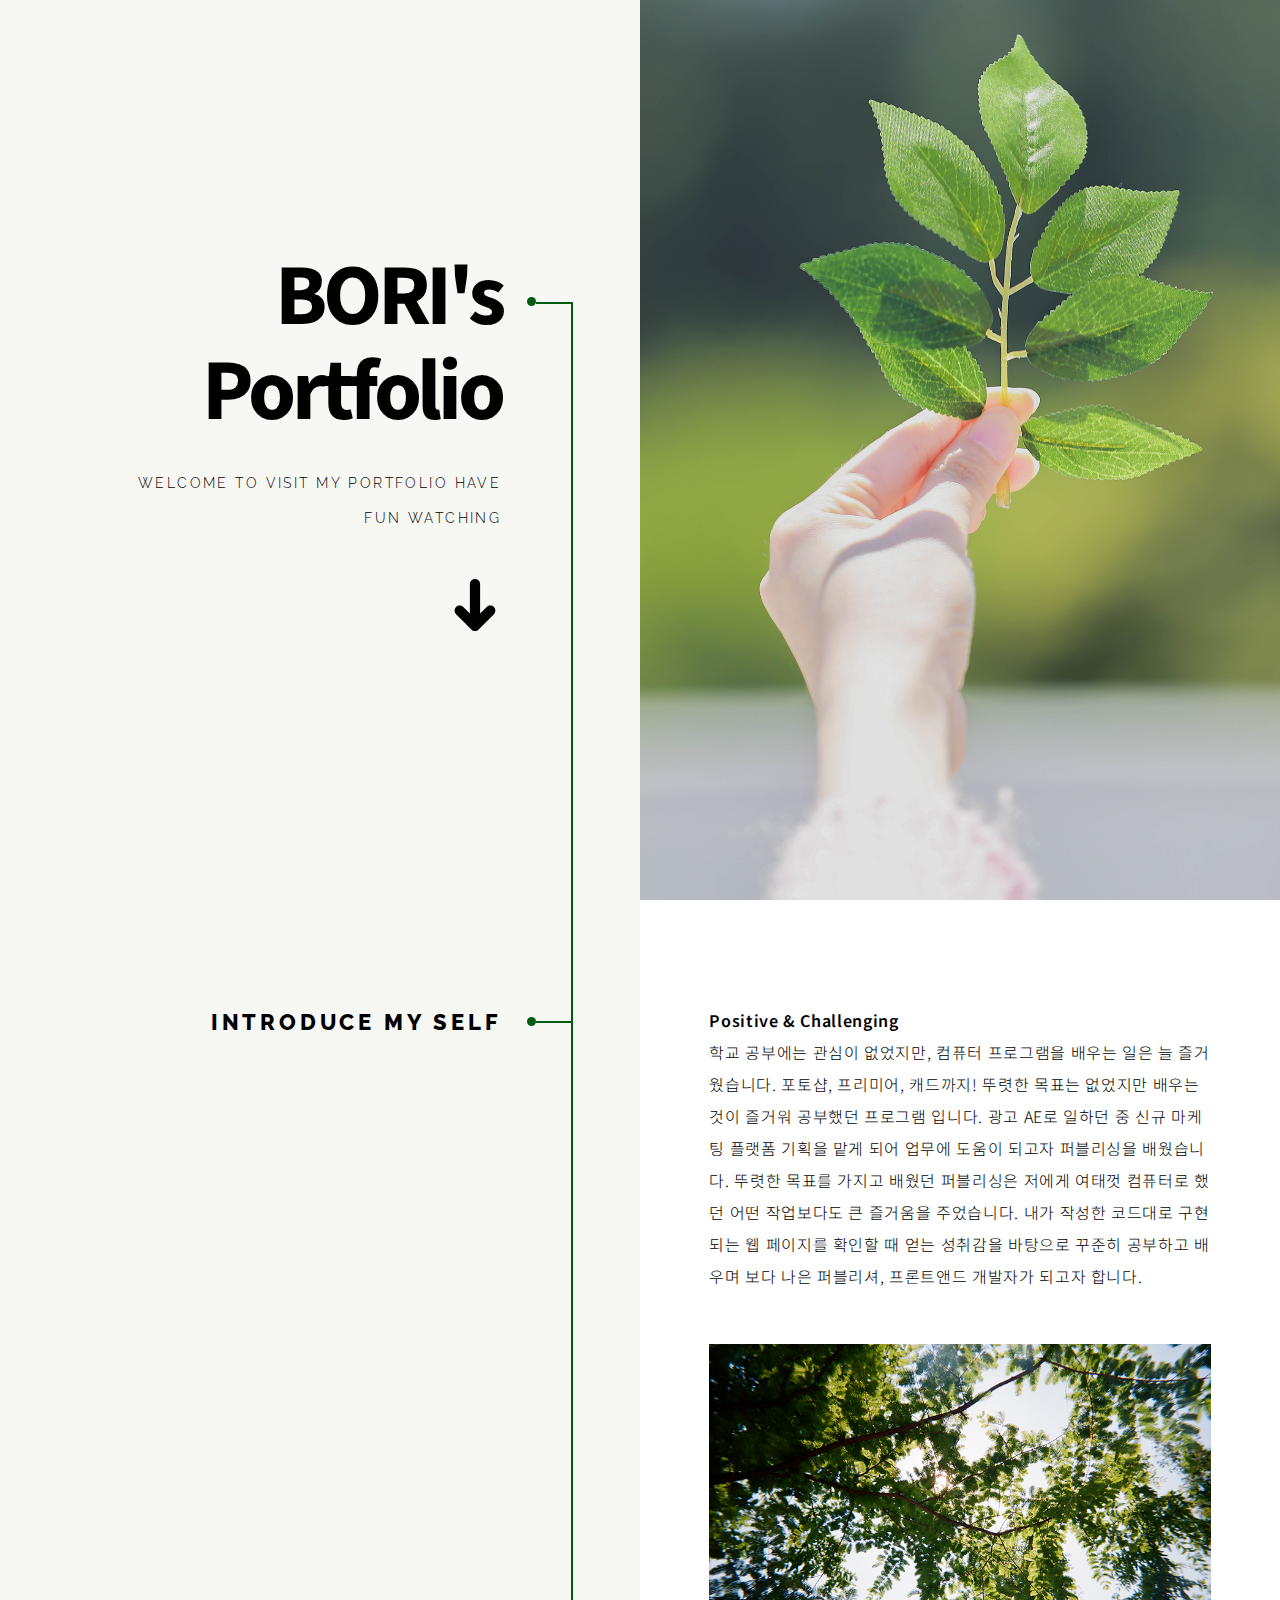
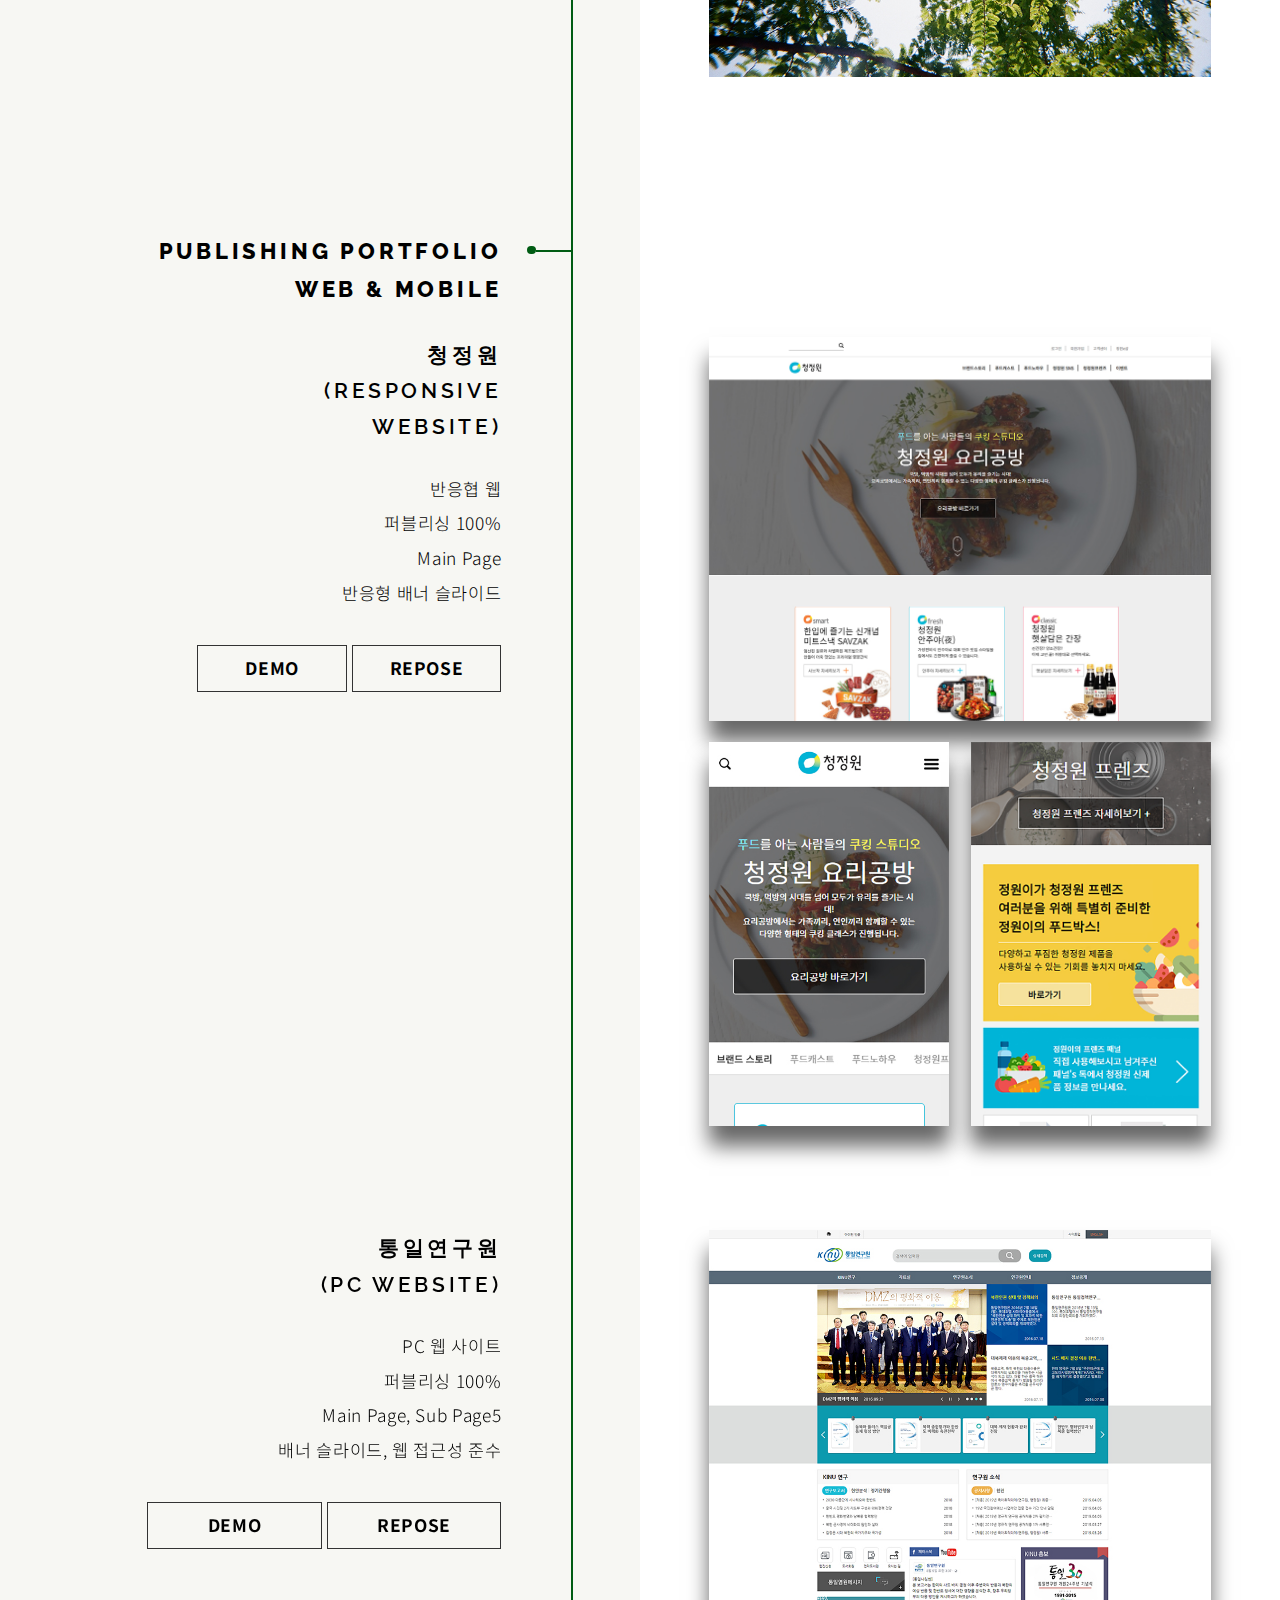
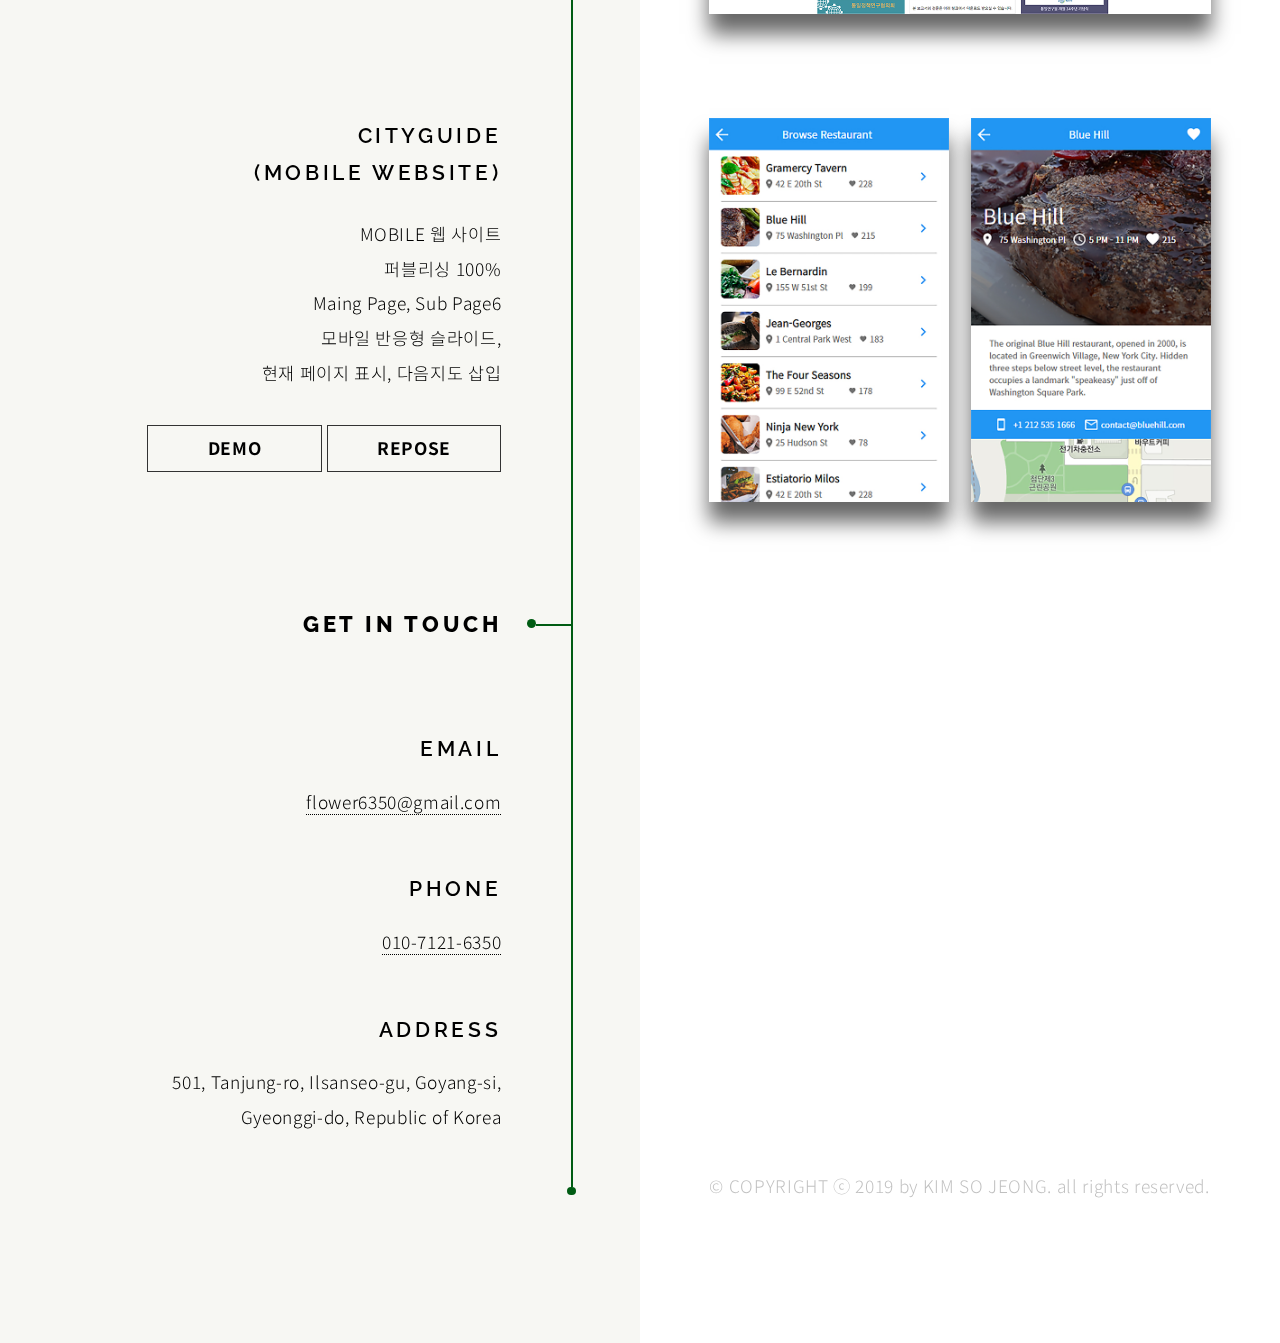
==== commit 35802f74: "Update index.html" ====
--- a/index.html
+++ b/index.html
@@ -15,10 +15,8 @@
 		<link rel="stylesheet" href="assets/css/main.css" />
 	</head>
 	<body class="is-preload">
-
 		<!-- Wrapper -->
 			<div id="wrapper">
-
 				<!-- Intro -->
 					<section class="intro">
 						<header>
@@ -32,25 +30,22 @@
 							<span class="image fill" data-position="center"><img src="images/pic01.jpg" alt="" /></span>
 						</div>
 					</section>
-
 				<!-- Section -->
 					<section id="first">
 						<header>
 							<h2>introduce my self</h2>
 						</header>
 						<div class="content">
-							<p><strong>Positive & Challenging</strong> 학교 공부에는 관심이 없었지만, 컴퓨터 프로그램을 배우는 일은 늘 즐거웠습니다. 포토샵, 프리미어, 캐드까지! 뚜렷한 목표는 없었지만 배우는 것이 즐거워 공부했던 프로그램 입니다. 광고 AE로 일하던 중 신규 마케팅 플랫폼 기획을 맡게 되어 업무에 도움이 되고자 퍼블리싱을 배웠습니다. 뚜렷한 목표를 가지고 배웠던 퍼블리싱은 저에게 여태껏 컴퓨터로 했던 어떤 작업보다도 큰 즐거움을 주었습니다. 내가 작성한 코드대로 구현되는 웹 페이지를 확인할 때 얻는 성취감을 바탕으로 꾸준히 공부하고 배우며 보다 나은 퍼블리셔, 프론트앤드 개발자가 되고자 합니다.</p>
+							<p><strong>Positive & Challenging</strong><br>학교 공부에는 관심이 없었지만, 컴퓨터 프로그램을 배우는 일은 늘 즐거웠습니다. 포토샵, 프리미어, 캐드까지! 뚜렷한 목표는 없었지만 배우는 것이 즐거워 공부했던 프로그램 입니다. 광고 AE로 일하던 중 신규 마케팅 플랫폼 기획을 맡게 되어 업무에 도움이 되고자 퍼블리싱을 배웠습니다. 뚜렷한 목표를 가지고 배웠던 퍼블리싱은 저에게 여태껏 컴퓨터로 했던 어떤 작업보다도 큰 즐거움을 주었습니다. 내가 작성한 코드대로 구현되는 웹 페이지를 확인할 때 얻는 성취감을 바탕으로 꾸준히 공부하고 배우며 보다 나은 퍼블리셔, 프론트앤드 개발자가 되고자 합니다.</p>
 							<span class="image main"><img src="images/pic02.jpg" alt="" /></span>
 						</div>
 					</section>
-
 				<!-- Section -->
 					<section>
 						<header>
 							<h2>publishing portfolio<br>web & mobile</h2>
 						</header>
 						<div class="content">
-
 							<!-- Section -->
 								<section>
 									<header>
@@ -69,47 +64,44 @@
 										</div>
 									</div>
 								</section>
-
 						</div>
 					</section>
-							<!-- Section -->
-								<section>
-									<header>
-										<h3>통일연구원<br>(PC WEBSITE)</h3>
-										<p>PC 웹 사이트<br>퍼블리싱 100%<br>Main Page, Sub Page5<br>배너 슬라이드, 웹 접근성 준수</p>
-										<div class="button_box">
-										    <a href="">DEMO</a>
-										    <a href="">REPOSE</a>
-										    
-										</div>
-									</header>
-									<div class="content">
-										<div class="gallery">
-											
-											<a href="images/gallery/fulls/04.jpg" class="landscape"><img src="images/gallery/thumbs/04.jpg" alt="" /></a>
-										</div>
-									</div>
-								</section>
+					<!-- Section -->
+					<section>
+						<header>
+							<h3>통일연구원<br>(PC WEBSITE)</h3>
+							<p>PC 웹 사이트<br>퍼블리싱 100%<br>Main Page, Sub Page5<br>배너 슬라이드, 웹 접근성 준수</p>
+							<div class="button_box">
+							    <a href="">DEMO</a>
+							    <a href="">REPOSE</a>
 
-							<!-- Section -->
-								<section>
-									<header>
-										<h3>Cityguide<br>(MOBILE WEBSITE)</h3>
-										<p>MOBILE 웹 사이트<br>퍼블리싱 100%<br>Maing Page, Sub Page6<br>모바일 반응형 슬라이드,<br>현재 페이지 표시, 다음지도 삽입</p>
-										<div class="button_box">
-										    <a href="">DEMO</a>
-										    <a href="">REPOSE</a>
-										</div>
-									</header>
-									<div class="content">
-										<div class="gallery">
-											<a href="images/gallery/fulls/06.jpg"><img src="images/gallery/thumbs/06.jpg" alt="" /></a>
-											<a href="images/gallery/fulls/07.jpg"><img src="images/gallery/thumbs/07.jpg" alt="" /></a>
-										</div>
-									</div>
-								</section>
+							</div>
+						</header>
+						<div class="content">
+							<div class="gallery">
 
-                <!-- Section -->
+								<a href="images/gallery/fulls/04.jpg" class="landscape"><img src="images/gallery/thumbs/04.jpg" alt="" /></a>
+							</div>
+						</div>
+					</section>
+					<!-- Section -->
+					<section>
+						<header>
+							<h3>Cityguide<br>(MOBILE WEBSITE)</h3>
+							<p>MOBILE 웹 사이트<br>퍼블리싱 100%<br>Maing Page, Sub Page6<br>모바일 반응형 슬라이드,<br>현재 페이지 표시, 다음지도 삽입</p>
+							<div class="button_box">
+							    <a href="">DEMO</a>
+							    <a href="">REPOSE</a>
+							</div>
+						</header>
+						<div class="content">
+							<div class="gallery">
+								<a href="images/gallery/fulls/06.jpg"><img src="images/gallery/thumbs/06.jpg" alt="" /></a>
+								<a href="images/gallery/fulls/07.jpg"><img src="images/gallery/thumbs/07.jpg" alt="" /></a>
+							</div>
+						</div>
+					</section>
+					<!-- Section -->
 					<section>
 						<header>
 							<h2>Get in touch</h2>
@@ -131,10 +123,8 @@
 							</ul>
 						</footer>
 					</section>
-
 				<!-- Copyright -->
 					<div class="copyright">&copy; COPYRIGHT ⓒ 2019 by KIM SO JEONG. all rights reserved.</div>
-
 			</div>
 
 		<!-- Scripts -->
@@ -146,4 +136,4 @@
 			<script src="assets/js/main.js"></script>
 
 	</body>
-</html>+</html>
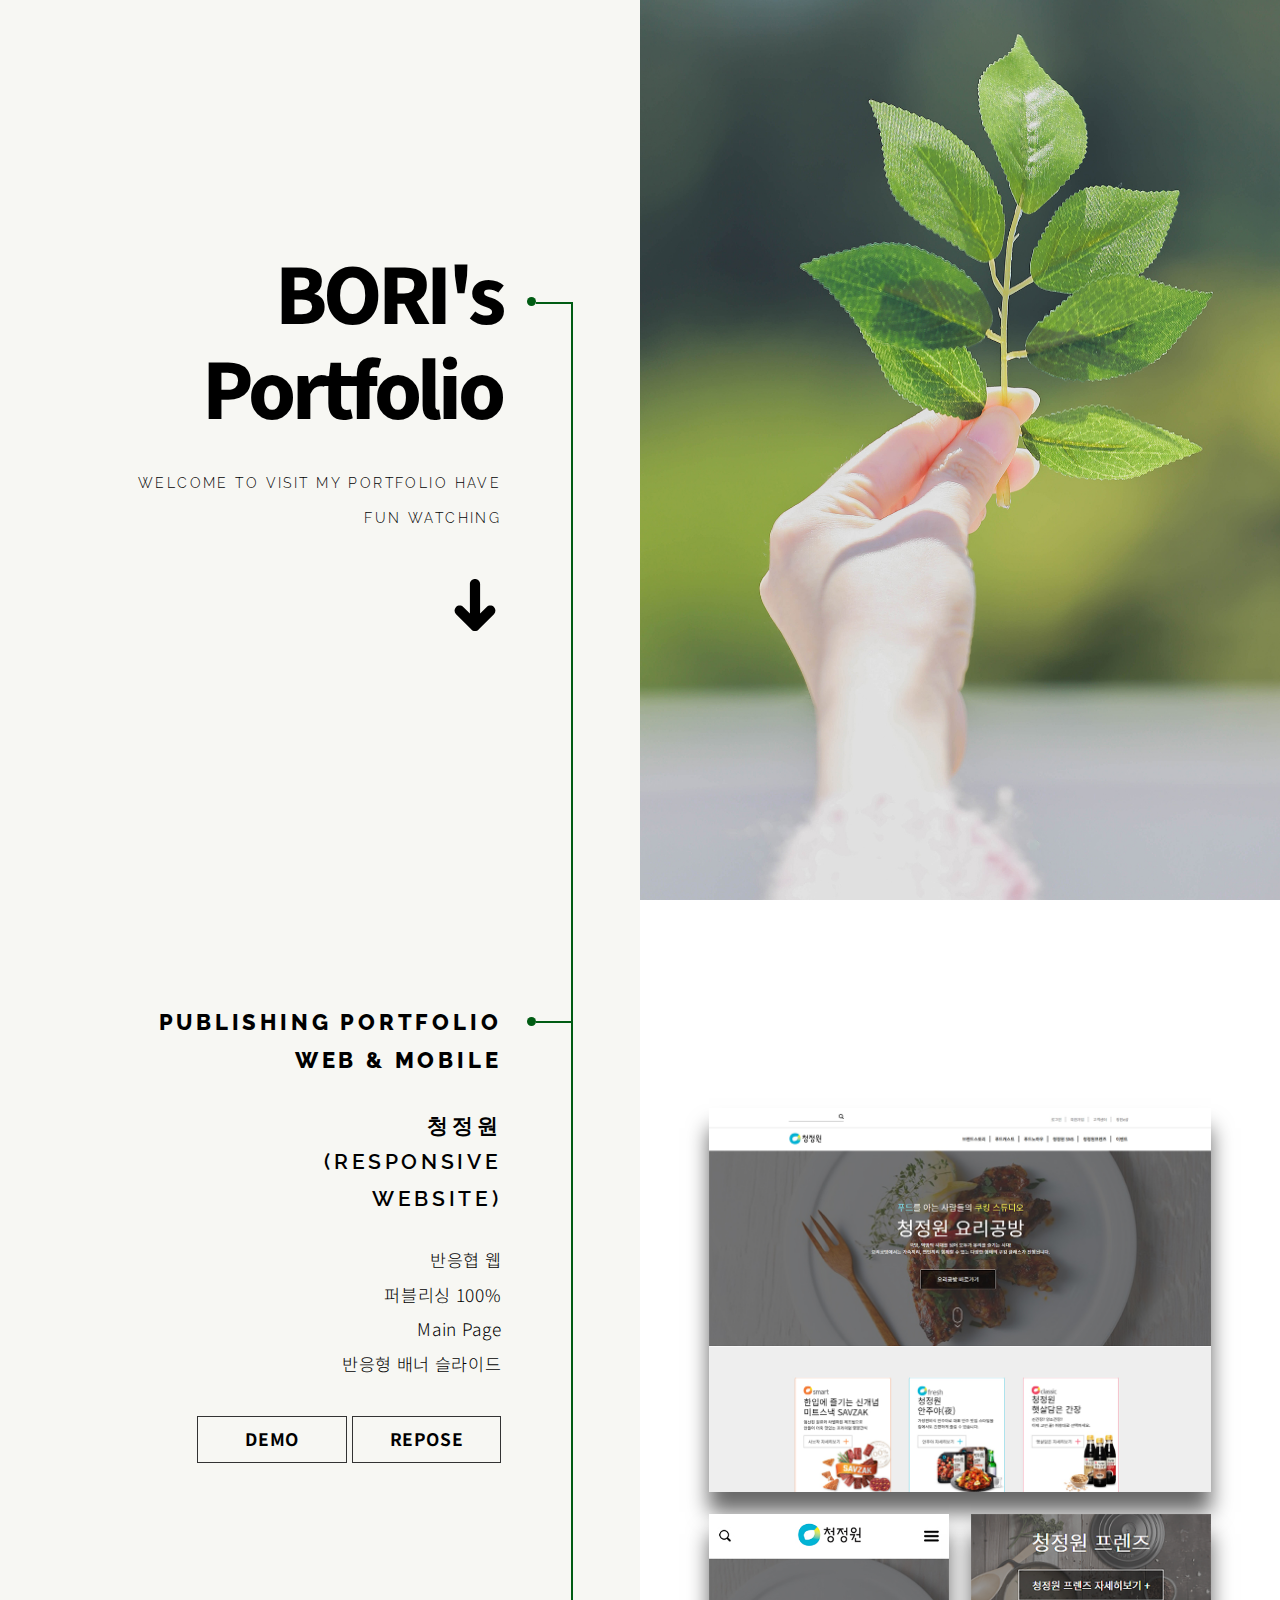
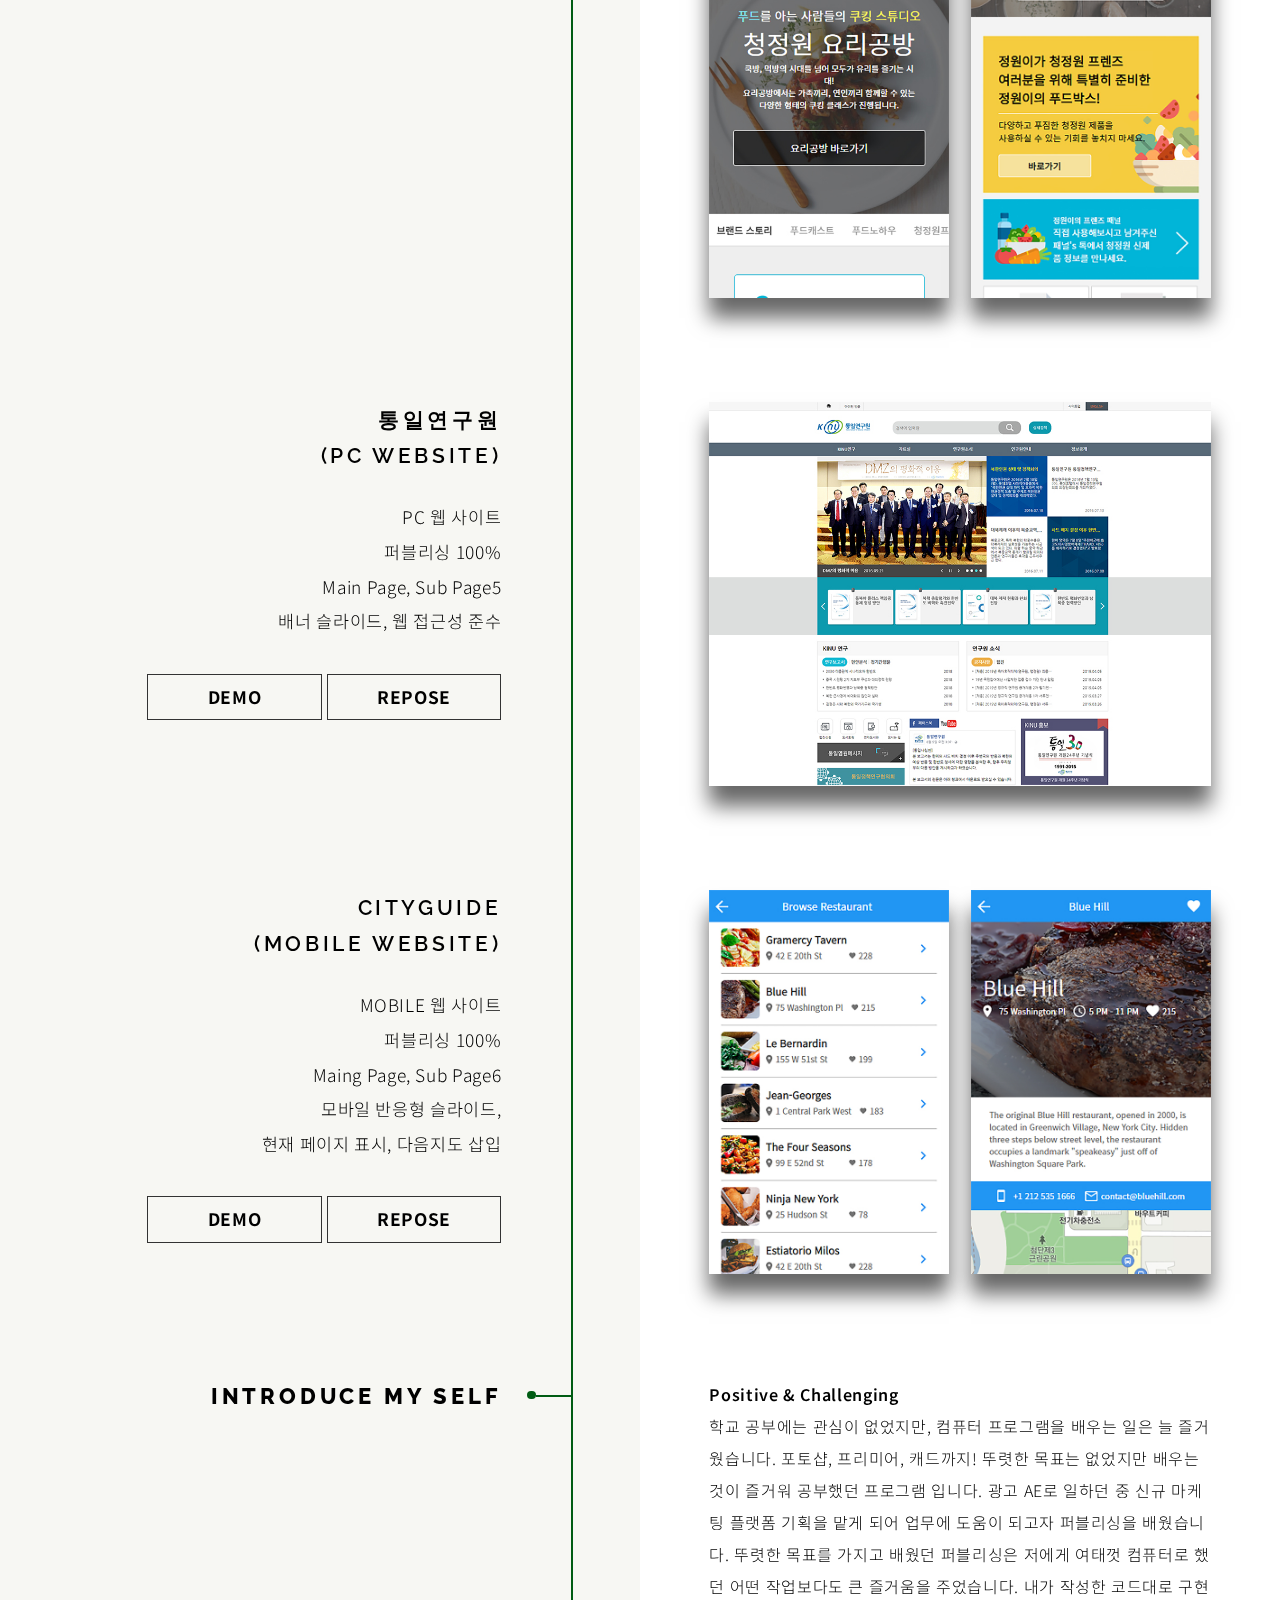
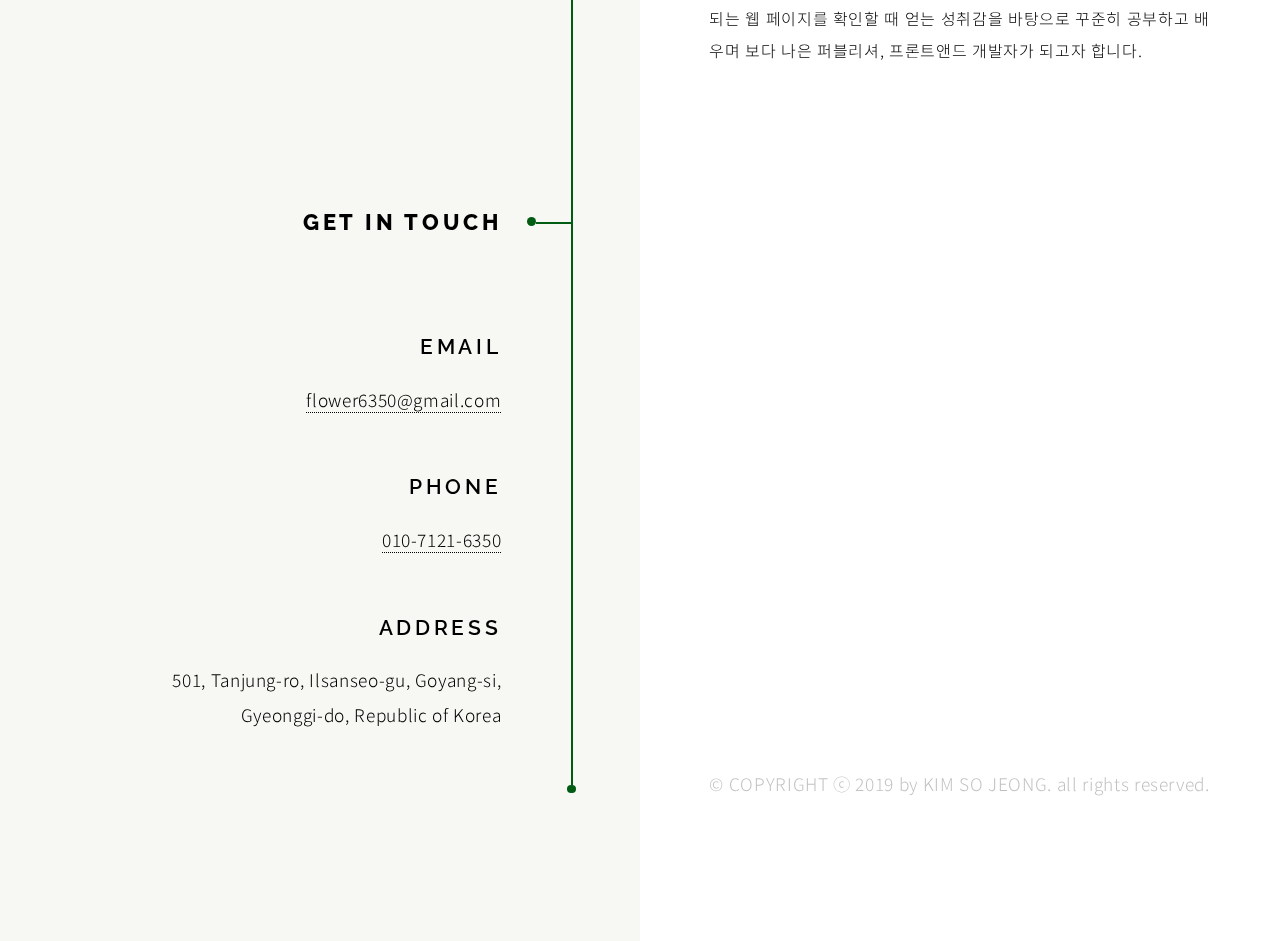
==== commit 547d8482: "Update index.html" ====
--- a/index.html
+++ b/index.html
@@ -31,16 +31,6 @@
 						</div>
 					</section>
 				<!-- Section -->
-					<section id="first">
-						<header>
-							<h2>introduce my self</h2>
-						</header>
-						<div class="content">
-							<p><strong>Positive & Challenging</strong><br>학교 공부에는 관심이 없었지만, 컴퓨터 프로그램을 배우는 일은 늘 즐거웠습니다. 포토샵, 프리미어, 캐드까지! 뚜렷한 목표는 없었지만 배우는 것이 즐거워 공부했던 프로그램 입니다. 광고 AE로 일하던 중 신규 마케팅 플랫폼 기획을 맡게 되어 업무에 도움이 되고자 퍼블리싱을 배웠습니다. 뚜렷한 목표를 가지고 배웠던 퍼블리싱은 저에게 여태껏 컴퓨터로 했던 어떤 작업보다도 큰 즐거움을 주었습니다. 내가 작성한 코드대로 구현되는 웹 페이지를 확인할 때 얻는 성취감을 바탕으로 꾸준히 공부하고 배우며 보다 나은 퍼블리셔, 프론트앤드 개발자가 되고자 합니다.</p>
-							<span class="image main"><img src="images/pic02.jpg" alt="" /></span>
-						</div>
-					</section>
-				<!-- Section -->
 					<section>
 						<header>
 							<h2>publishing portfolio<br>web & mobile</h2>
@@ -52,8 +42,8 @@
 										<h3>청정원<br>(RESPONSIVE WEBSITE)</h3>
 										<p>반응협 웹<br>퍼블리싱 100%<br>Main Page<br>반응형 배너 슬라이드<br></p>
 										<div class="button_box">
-										    <a href="">DEMO</a>
-										    <a href="">REPOSE</a>
+										    <a href="http://bori0327.ivyro.net/cjw/">DEMO</a>
+										    <a href="https://github.com/kim-bori/portfolio-cjw">REPOSE</a>
 										</div>
 									</header>
 									<div class="content">
@@ -72,14 +62,13 @@
 							<h3>통일연구원<br>(PC WEBSITE)</h3>
 							<p>PC 웹 사이트<br>퍼블리싱 100%<br>Main Page, Sub Page5<br>배너 슬라이드, 웹 접근성 준수</p>
 							<div class="button_box">
-							    <a href="">DEMO</a>
-							    <a href="">REPOSE</a>
+							    <a href="http://bori0327.ivyro.net/kinu/">DEMO</a>
+							    <a href="https://github.com/kim-bori/Portfolio-KINU">REPOSE</a>
 
 							</div>
 						</header>
 						<div class="content">
 							<div class="gallery">
-
 								<a href="images/gallery/fulls/04.jpg" class="landscape"><img src="images/gallery/thumbs/04.jpg" alt="" /></a>
 							</div>
 						</div>
@@ -90,8 +79,8 @@
 							<h3>Cityguide<br>(MOBILE WEBSITE)</h3>
 							<p>MOBILE 웹 사이트<br>퍼블리싱 100%<br>Maing Page, Sub Page6<br>모바일 반응형 슬라이드,<br>현재 페이지 표시, 다음지도 삽입</p>
 							<div class="button_box">
-							    <a href="">DEMO</a>
-							    <a href="">REPOSE</a>
+							    <a href="http://bori0327.ivyro.net/cityguide/categories.html">DEMO</a>
+							    <a href="https://github.com/kim-bori/portfolio-cityguide">REPOSE</a>
 							</div>
 						</header>
 						<div class="content">
@@ -99,6 +88,15 @@
 								<a href="images/gallery/fulls/06.jpg"><img src="images/gallery/thumbs/06.jpg" alt="" /></a>
 								<a href="images/gallery/fulls/07.jpg"><img src="images/gallery/thumbs/07.jpg" alt="" /></a>
 							</div>
+						</div>
+					</section>
+					<!-- Section -->
+					<section id="first">
+						<header>
+							<h2>introduce my self</h2>
+						</header>
+						<div class="content">
+							<p><strong>Positive & Challenging</strong><br>학교 공부에는 관심이 없었지만, 컴퓨터 프로그램을 배우는 일은 늘 즐거웠습니다. 포토샵, 프리미어, 캐드까지! 뚜렷한 목표는 없었지만 배우는 것이 즐거워 공부했던 프로그램 입니다. 광고 AE로 일하던 중 신규 마케팅 플랫폼 기획을 맡게 되어 업무에 도움이 되고자 퍼블리싱을 배웠습니다. 뚜렷한 목표를 가지고 배웠던 퍼블리싱은 저에게 여태껏 컴퓨터로 했던 어떤 작업보다도 큰 즐거움을 주었습니다. 내가 작성한 코드대로 구현되는 웹 페이지를 확인할 때 얻는 성취감을 바탕으로 꾸준히 공부하고 배우며 보다 나은 퍼블리셔, 프론트앤드 개발자가 되고자 합니다.</p>
 						</div>
 					</section>
 					<!-- Section -->
